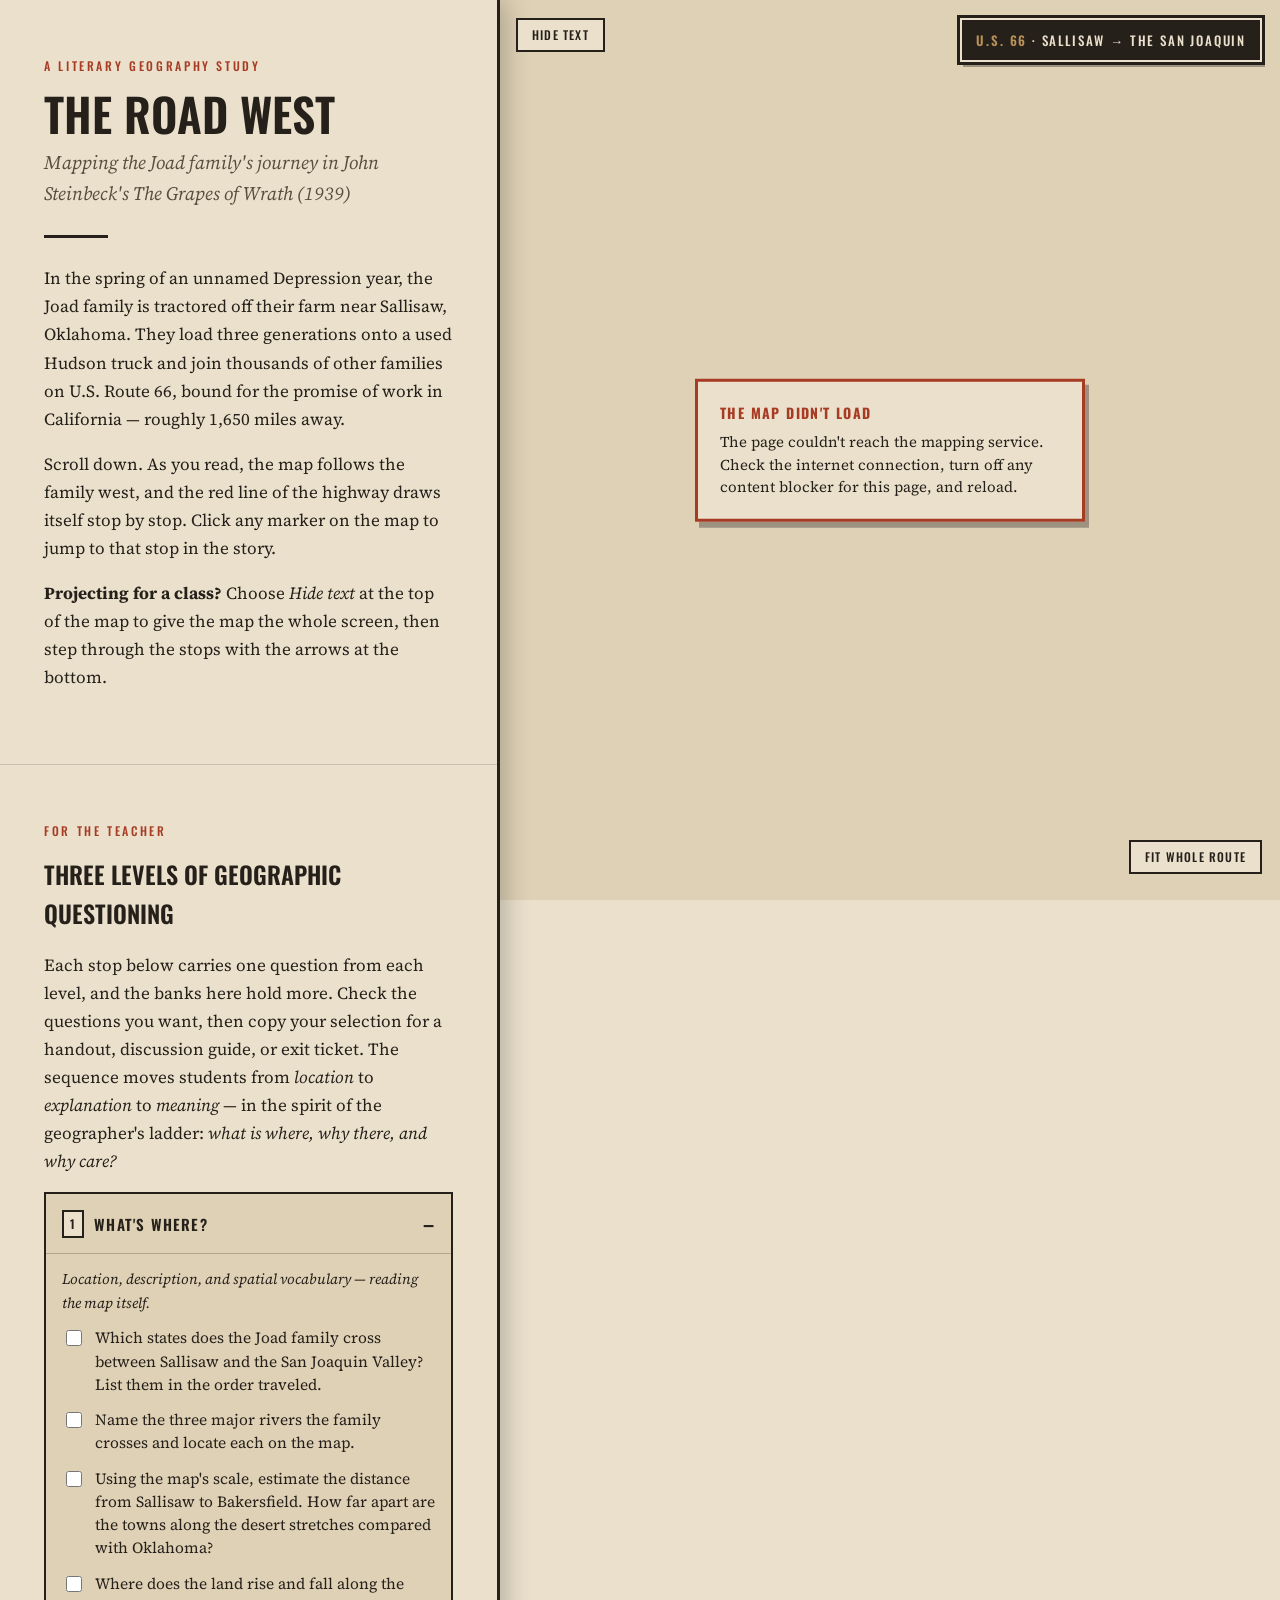
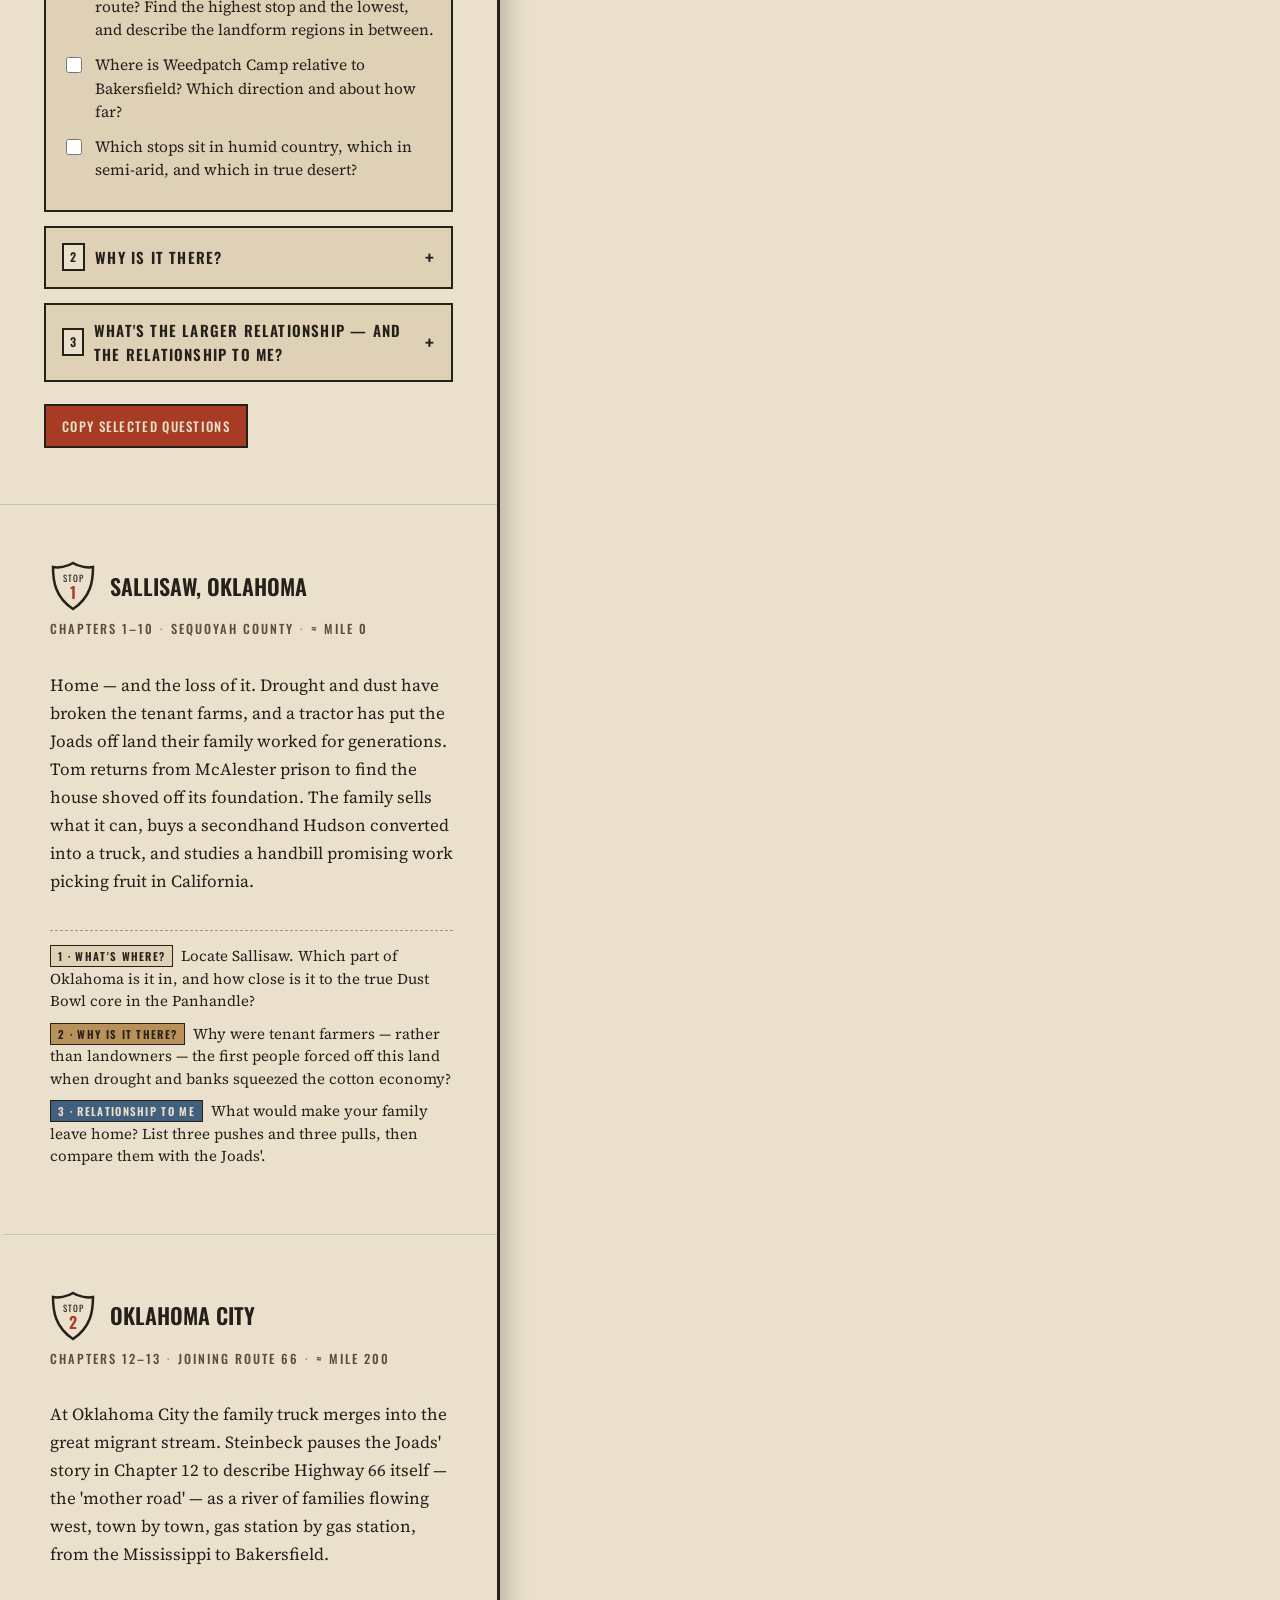
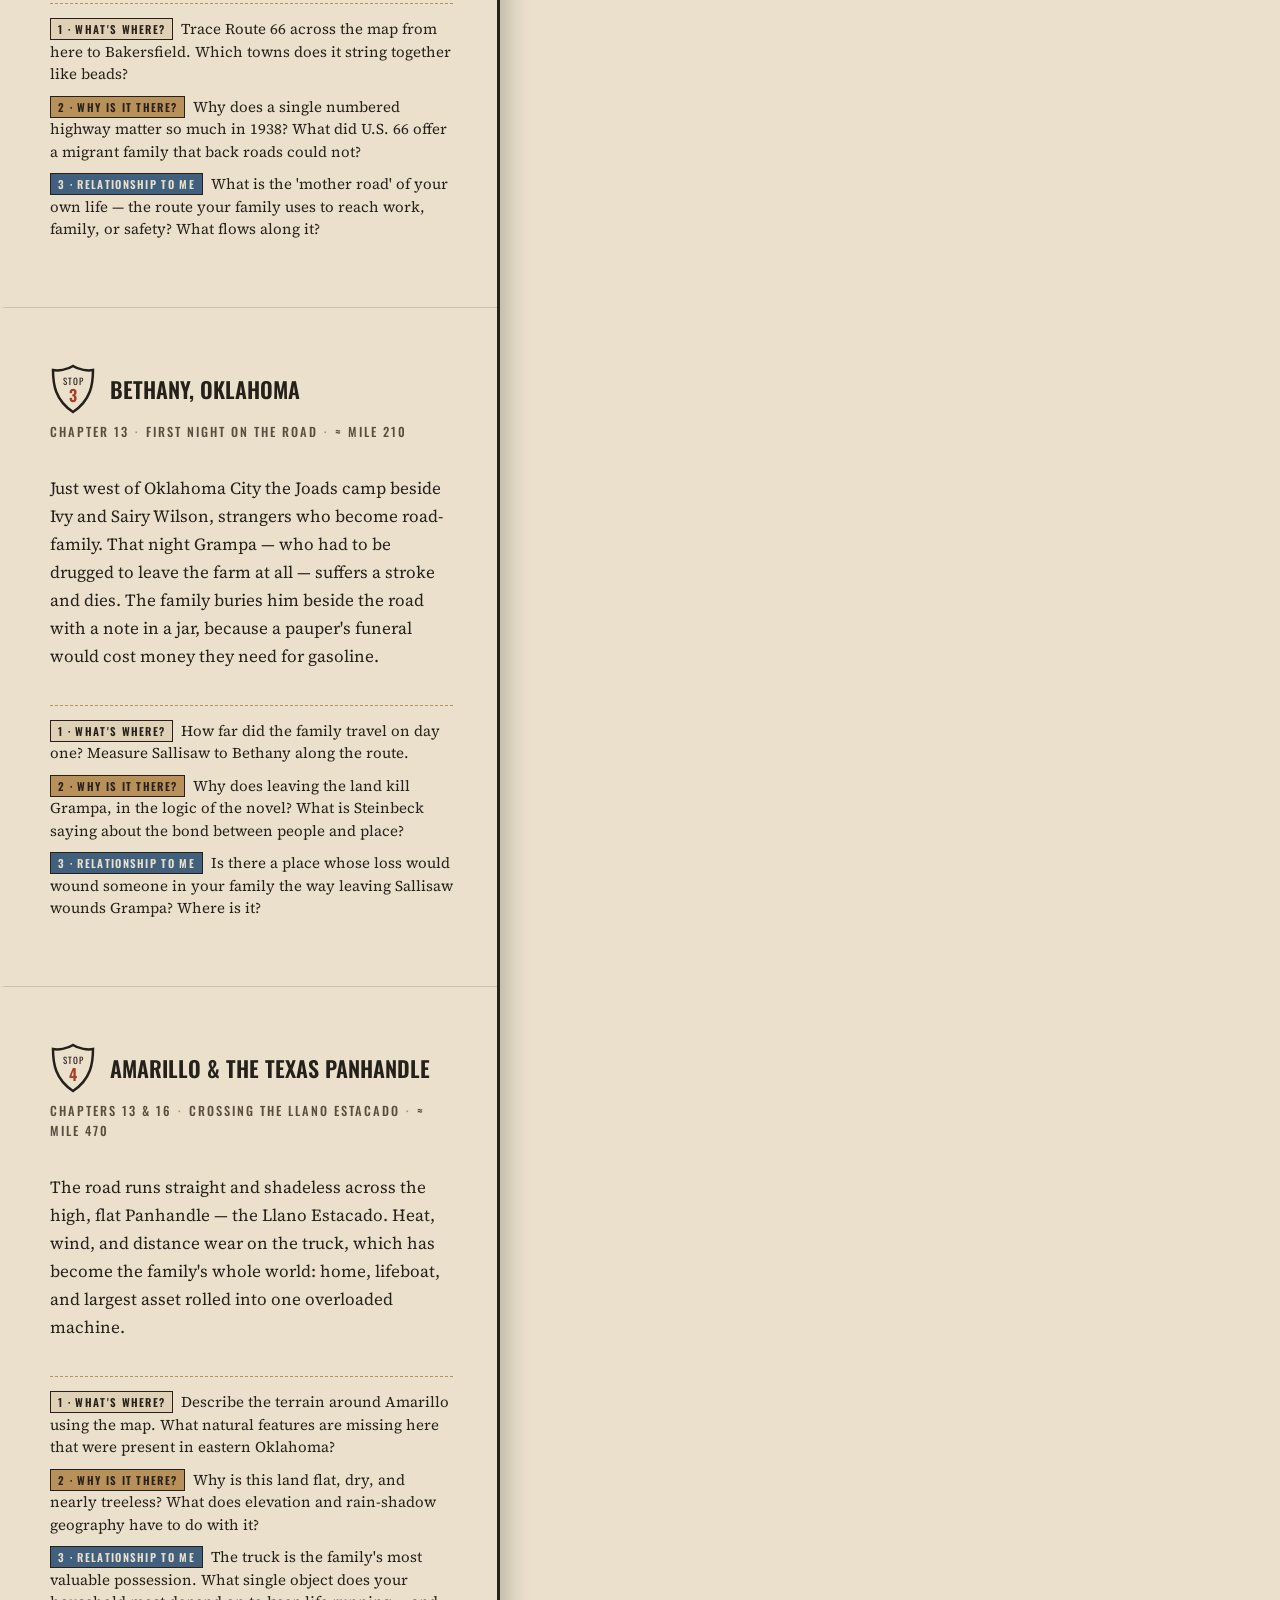
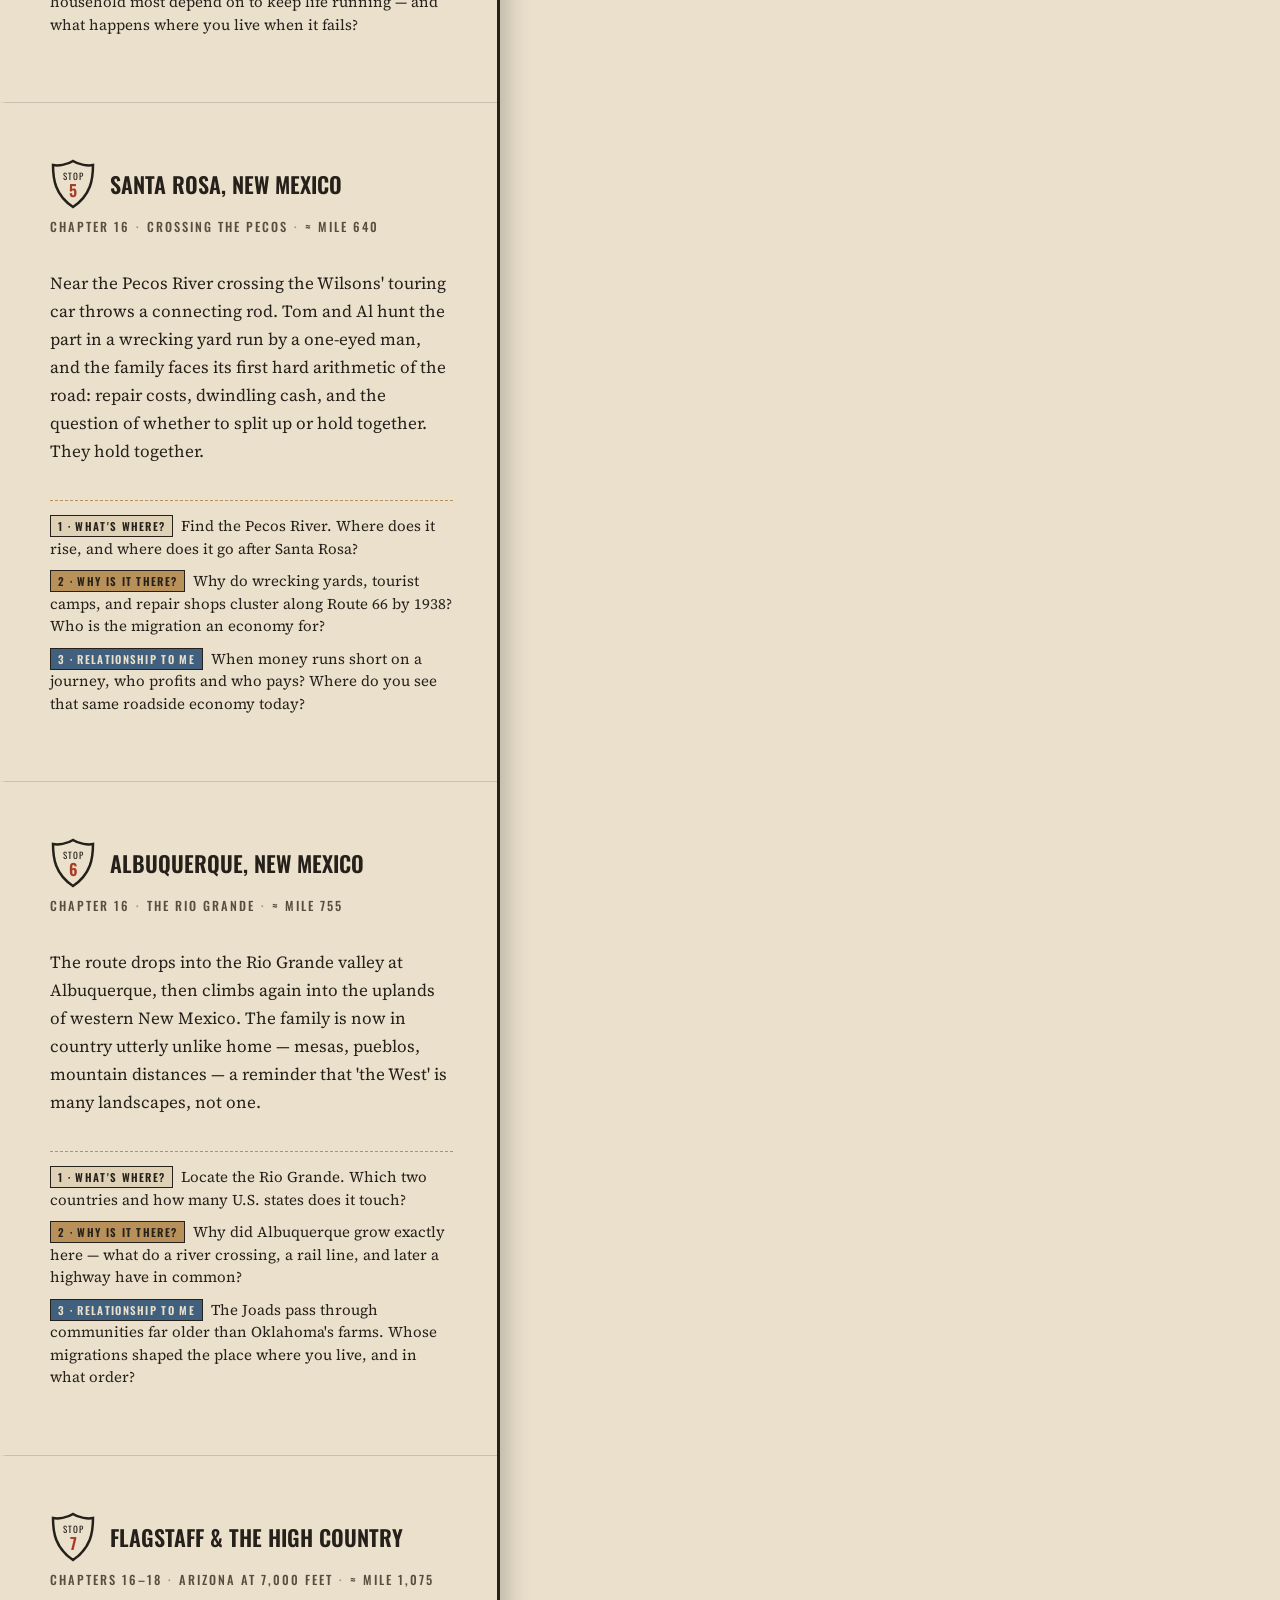
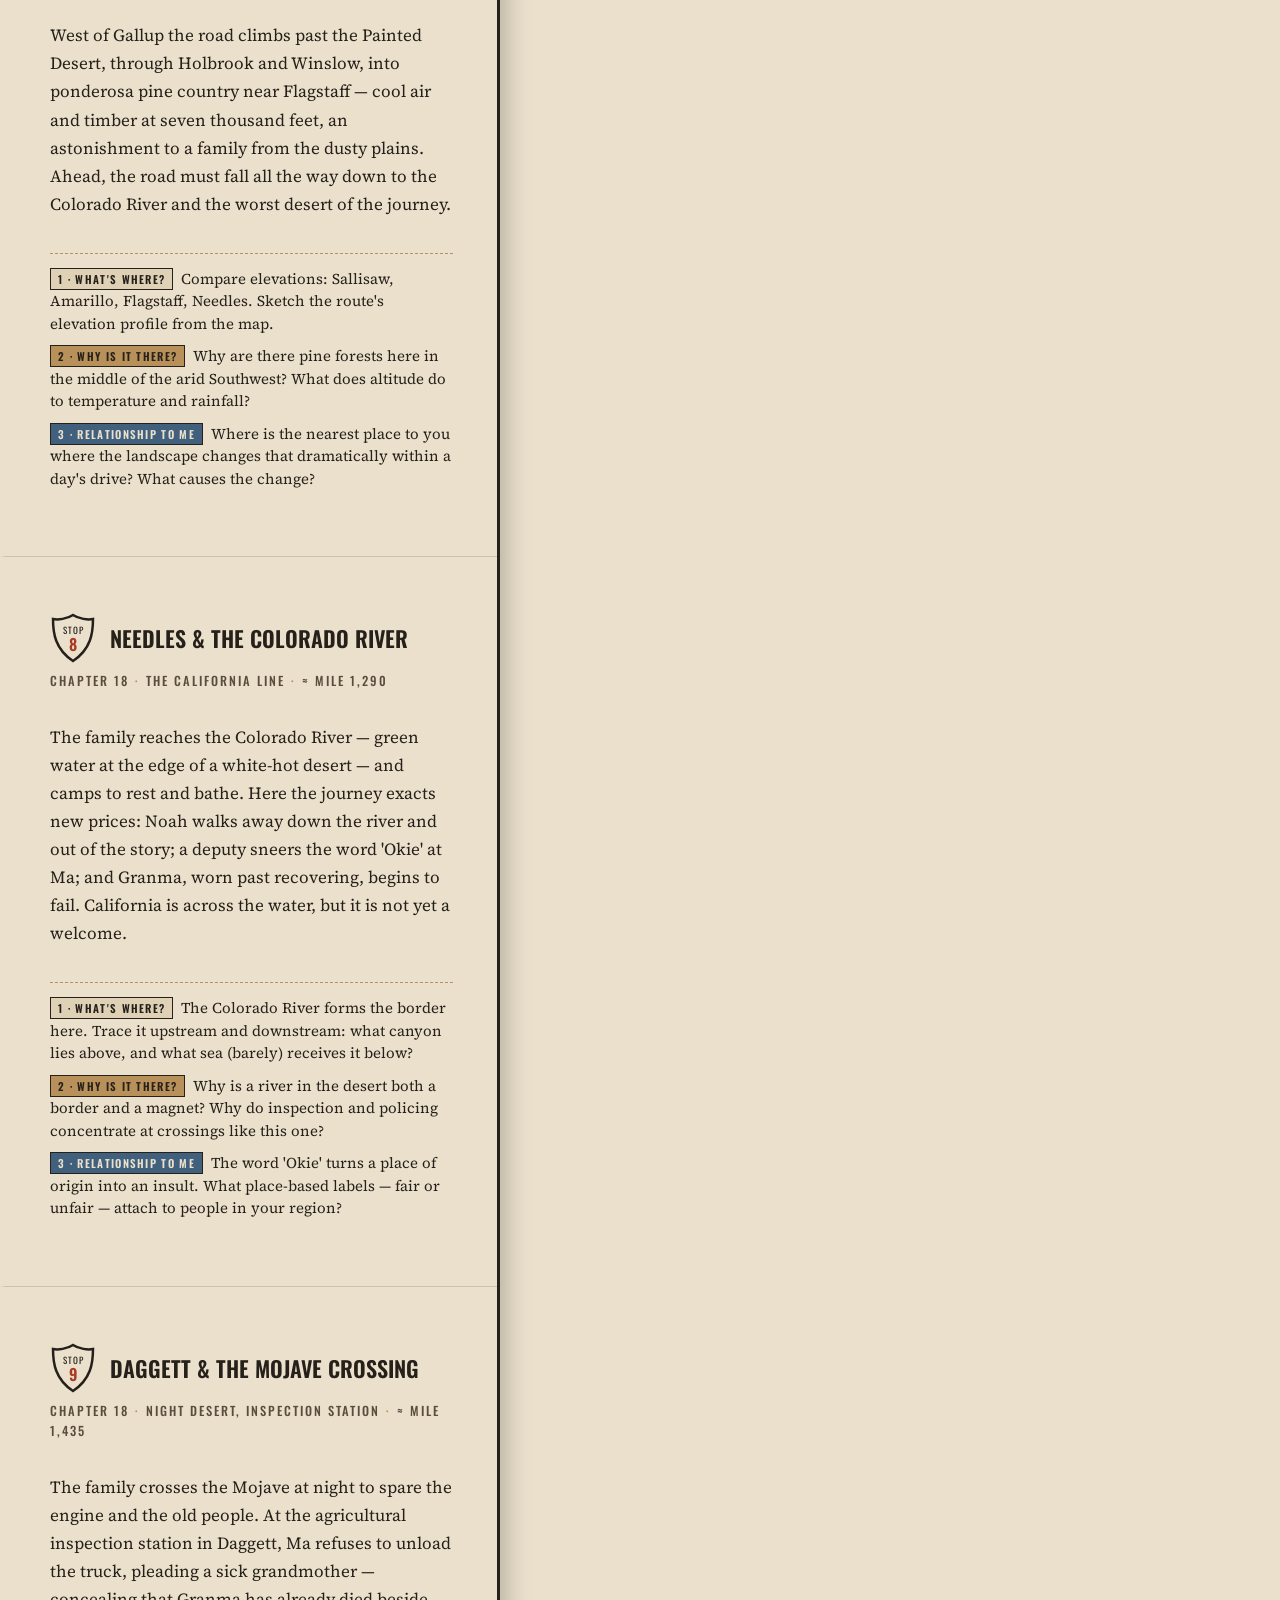
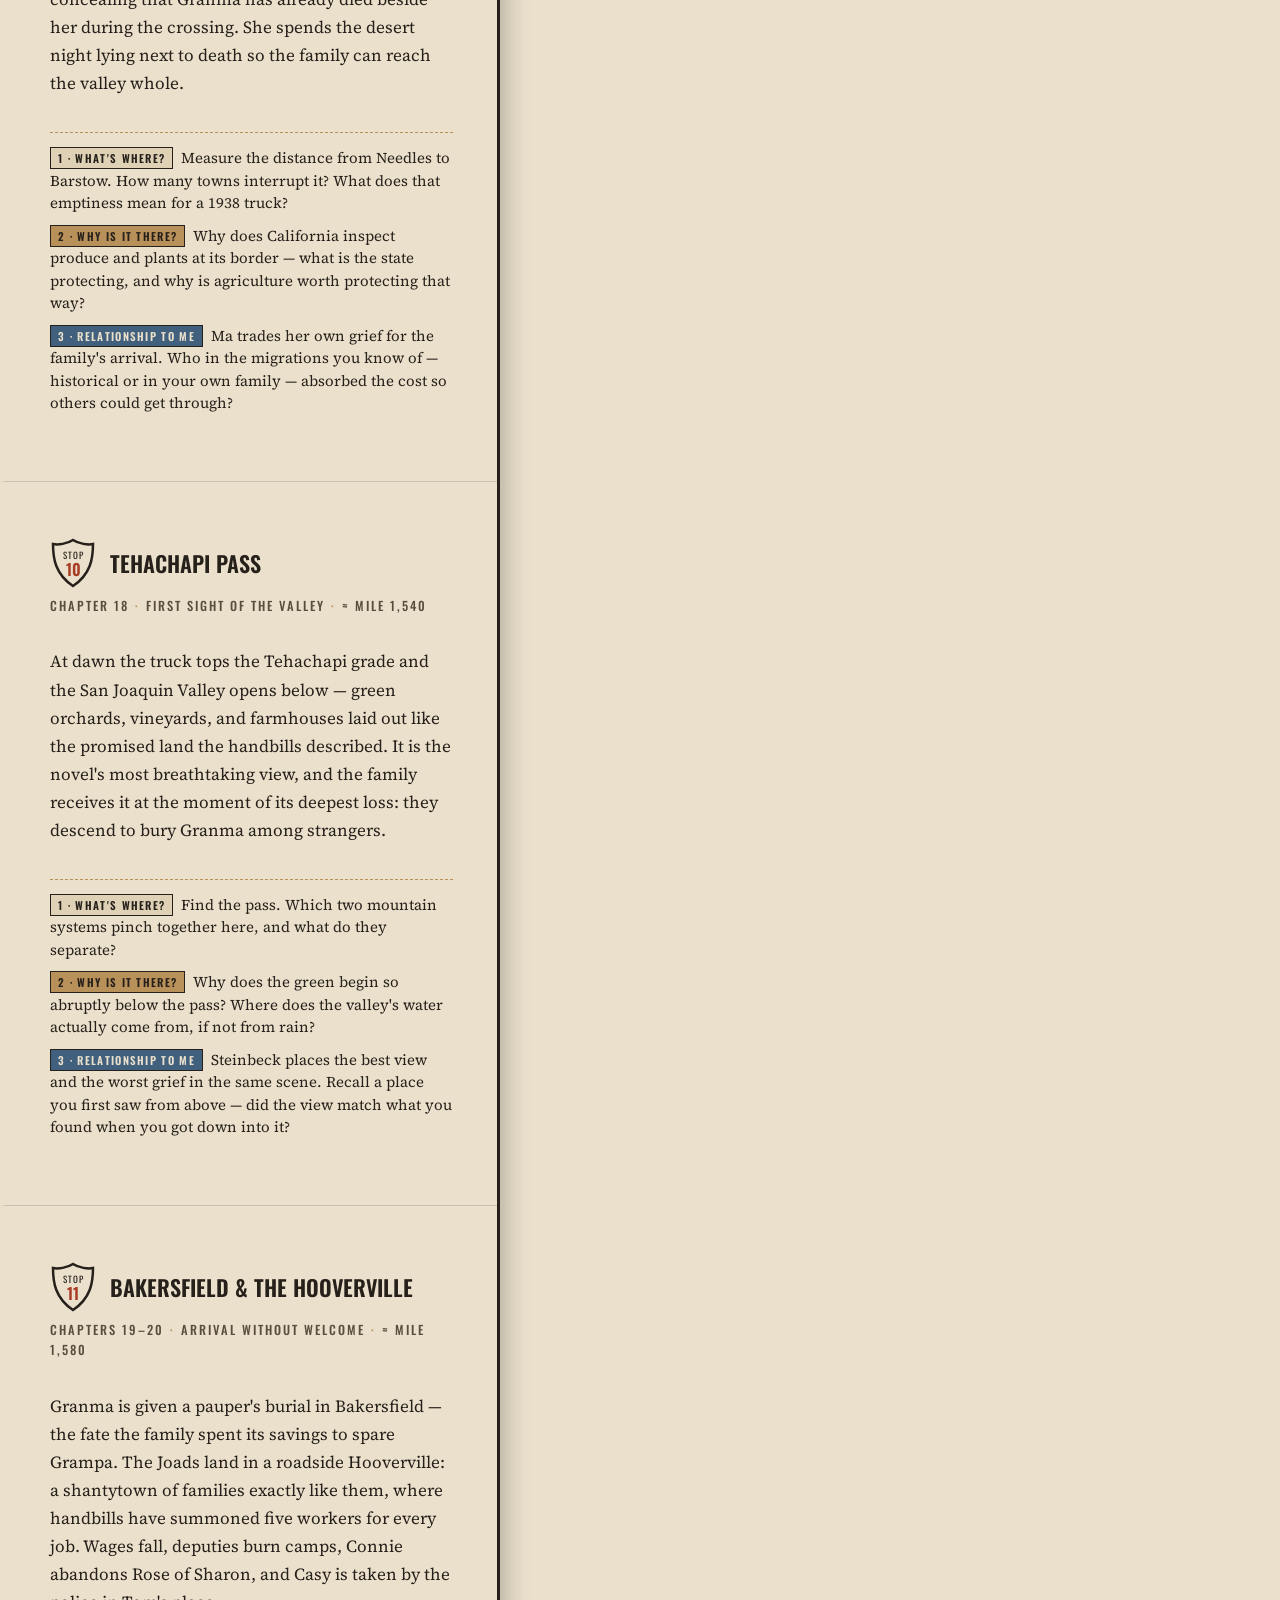
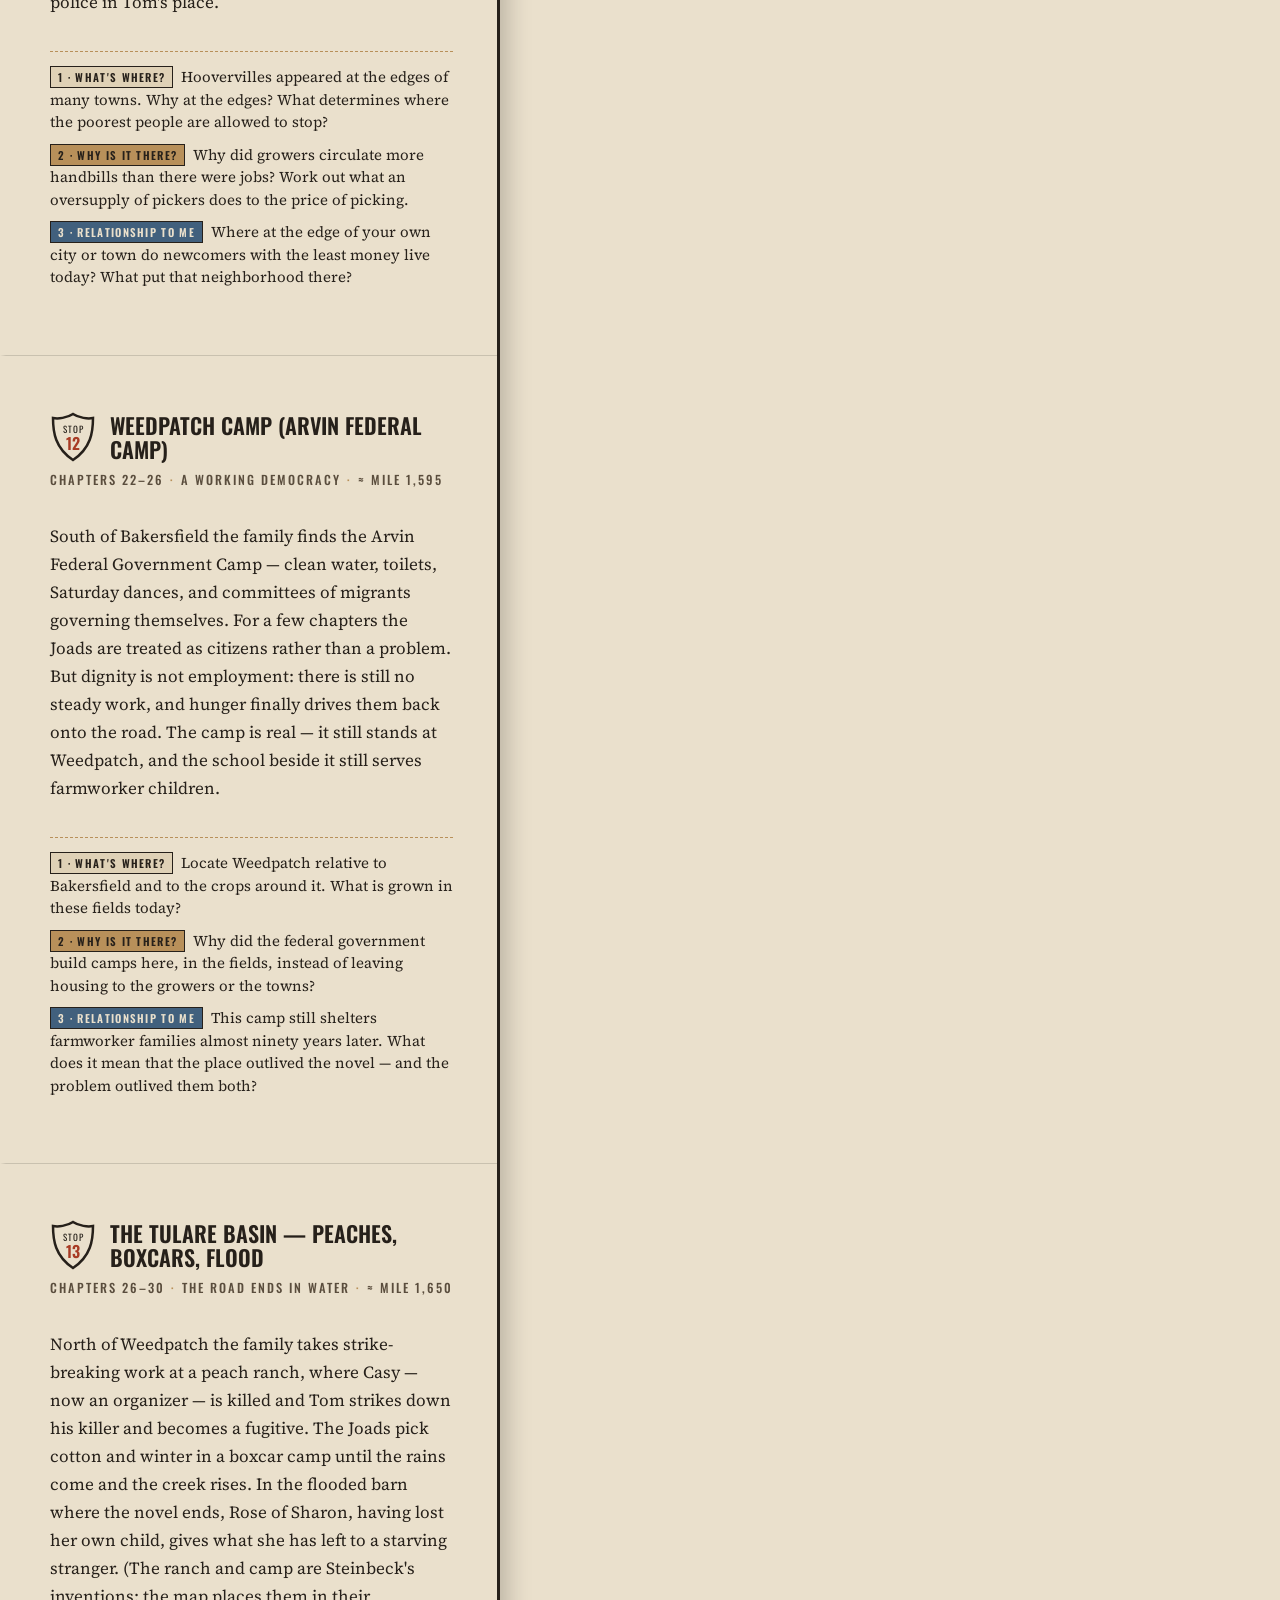
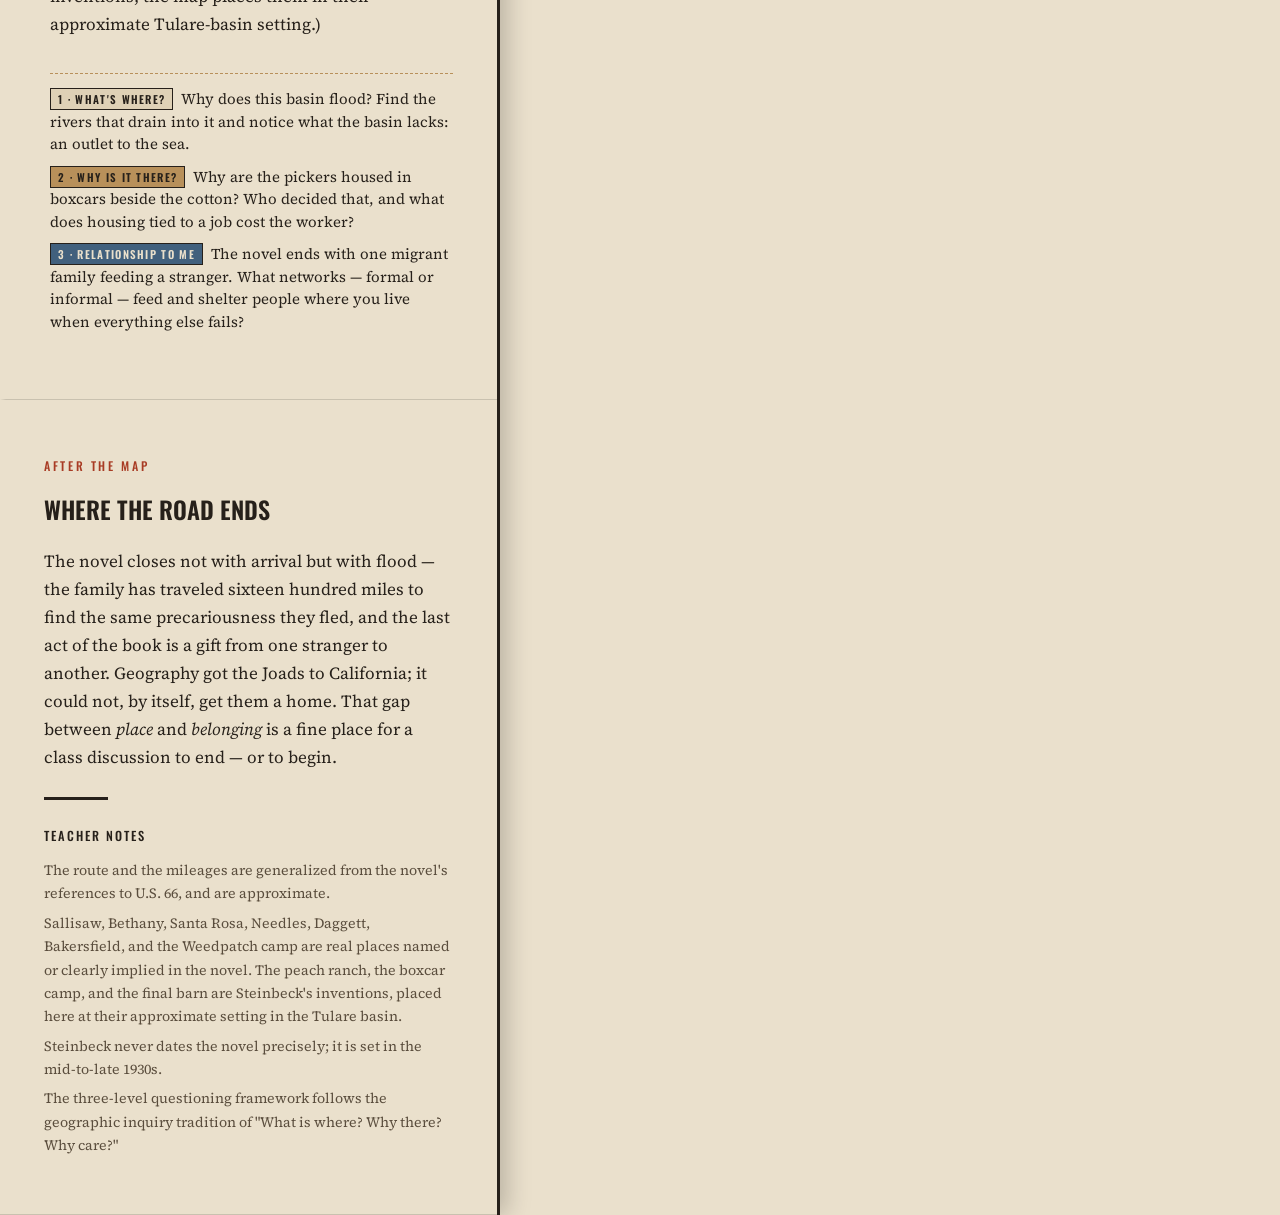
==== steinbeck-grapes.html @ 40b8d29c "3" ====
<!DOCTYPE html>
<html lang="en">
<head>
<meta charset="utf-8" />
<meta name="viewport" content="width=device-width, initial-scale=1" />
<title>The Road West — Mapping The Grapes of Wrath</title>
<meta name="description" content="An interactive map study of the Joad family's journey in John Steinbeck's The Grapes of Wrath, with a three-level geographic questioning strategy for teachers." />

<link rel="stylesheet" href="https://js.arcgis.com/4.30/esri/themes/light/main.css" />

<link rel="preconnect" href="https://fonts.googleapis.com" />
<link rel="preconnect" href="https://fonts.gstatic.com" crossorigin />
<link href="https://fonts.googleapis.com/css2?family=Oswald:wght@400;500;600&family=Source+Serif+4:ital,opsz,wght@0,8..60,400;0,8..60,600;1,8..60,400&display=swap" rel="stylesheet" />

<!-- Shared stylesheet for every book in the series -->
<link rel="stylesheet" href="storymap.css" />

<!-- Per-book theme. The defaults in storymap.css are already tuned to this
     novel, so nothing is overridden here. For another book, paste one of the
     theme recipes from the bottom of storymap.css into this block. -->
<style>
  /* :root { --accent: #A83B24; } */
</style>
</head>
<body>

<div id="map-wrap">
  <div id="viewDiv"></div>
  <div id="mapmsg" role="status"></div>
</div>

<button id="panelToggle" class="ctrl" type="button" aria-pressed="false">Hide text</button>
<button id="fitBtn" class="ctrl" type="button">Fit whole route</button>

<div id="stepper" role="group" aria-label="Move through the stops">
  <button id="prevBtn" class="ctrl" type="button" aria-label="Previous stop">◀</button>
  <span id="stepCount">Stop 1 of 13</span>
  <button id="nextBtn" class="ctrl" type="button" aria-label="Next stop">▶</button>
</div>

<div id="odometer" aria-live="polite"><span class="mi">U.S. 66</span> · SALLISAW → THE SAN JOAQUIN</div>

<main id="panel">

  <header class="section" id="intro">
    <p class="eyebrow">A Literary Geography Study</p>
    <h1>The Road West</h1>
    <p class="subtitle">Mapping the Joad family's journey in John Steinbeck's <em>The Grapes of Wrath</em> (1939)</p>
    <hr class="rule" />
    <p>In the spring of an unnamed Depression year, the Joad family is tractored off their farm near
    Sallisaw, Oklahoma. They load three generations onto a used Hudson truck and join thousands of
    other families on U.S. Route 66, bound for the promise of work in California — roughly
    1,650 miles away.</p>
    <p>Scroll down. As you read, the map follows the family west, and the red line of the highway
    draws itself stop by stop. Click any marker on the map to jump to that stop in the story.</p>
    <p><strong>Projecting for a class?</strong> Choose <em>Hide text</em> at the top of the map to give the map
    the whole screen, then step through the stops with the arrows at the bottom.</p>
  </header>

  <section class="section" id="framework">
    <p class="eyebrow">For the Teacher</p>
    <h2>Three Levels of Geographic Questioning</h2>
    <p>Each stop below carries one question from each level, and the banks here hold more.
    Check the questions you want, then copy your selection for a handout, discussion guide, or exit ticket.
    The sequence moves students from <em>location</em> to <em>explanation</em> to <em>meaning</em> — in the spirit of
    the geographer's ladder: <em>what is where, why there, and why care?</em></p>

    <details class="qgroup" open>
      <summary><span class="q-tag">1</span> What's where?</summary>
      <div class="q-body">
        <p class="q-intro">Location, description, and spatial vocabulary — reading the map itself.</p>
        <ul class="q-list">
          <li><input type="checkbox" id="q1a" data-g="1" /><label for="q1a">Which states does the Joad family cross between Sallisaw and the San Joaquin Valley? List them in the order traveled.</label></li>
          <li><input type="checkbox" id="q1b" data-g="1" /><label for="q1b">Name the three major rivers the family crosses and locate each on the map.</label></li>
          <li><input type="checkbox" id="q1c" data-g="1" /><label for="q1c">Using the map's scale, estimate the distance from Sallisaw to Bakersfield. How far apart are the towns along the desert stretches compared with Oklahoma?</label></li>
          <li><input type="checkbox" id="q1d" data-g="1" /><label for="q1d">Where does the land rise and fall along the route? Find the highest stop and the lowest, and describe the landform regions in between.</label></li>
          <li><input type="checkbox" id="q1e" data-g="1" /><label for="q1e">Where is Weedpatch Camp relative to Bakersfield? Which direction and about how far?</label></li>
          <li><input type="checkbox" id="q1f" data-g="1" /><label for="q1f">Which stops sit in humid country, which in semi-arid, and which in true desert?</label></li>
        </ul>
      </div>
    </details>

    <details class="qgroup">
      <summary><span class="q-tag">2</span> Why is it there?</summary>
      <div class="q-body">
        <p class="q-intro">Spatial reasoning — the processes that put things in their places.</p>
        <ul class="q-list">
          <li><input type="checkbox" id="q2a" data-g="2" /><label for="q2a">Why did the Dust Bowl strike the southern Great Plains in particular? Connect climate, soils, the plow-up of grassland, and 1930s drought.</label></li>
          <li><input type="checkbox" id="q2b" data-g="2" /><label for="q2b">Why does Route 66 follow this particular corridor west — what do terrain, water, railroad lines, and existing towns have to do with where a highway goes?</label></li>
          <li><input type="checkbox" id="q2c" data-g="2" /><label for="q2c">Why is California's Central Valley one of the most productive farm regions on Earth? What roles do mountains, snowmelt, irrigation, and growing season play?</label></li>
          <li><input type="checkbox" id="q2d" data-g="2" /><label for="q2d">Why do the Joads cross the Mojave Desert at night? What does that choice tell you about vehicles, water, and heat in 1938?</label></li>
          <li><input type="checkbox" id="q2e" data-g="2" /><label for="q2e">Why was a federal migrant camp placed at Weedpatch, in the far southern San Joaquin Valley, rather than in Los Angeles or San Francisco?</label></li>
          <li><input type="checkbox" id="q2f" data-g="2" /><label for="q2f">Why do inspection stations appear at the California border and at Daggett? Who wanted them there, and what were they meant to control?</label></li>
        </ul>
      </div>
    </details>

    <details class="qgroup">
      <summary><span class="q-tag">3</span> What's the larger relationship — and the relationship to me?</summary>
      <div class="q-body">
        <p class="q-intro">Connection, comparison, and personal geography — why care?</p>
        <ul class="q-list">
          <li><input type="checkbox" id="q3a" data-g="3" /><label for="q3a">Compare the Joads' migration with another American migration — the Great Migration, the Trail of Tears, or migration into your own community today. What pushes people out, and what pulls them somewhere else?</label></li>
          <li><input type="checkbox" id="q3b" data-g="3" /><label for="q3b">Map your own family's road: what routes did the people who raised you travel to get where you live now, and why?</label></li>
          <li><input type="checkbox" id="q3c" data-g="3" /><label for="q3c">Trace one item from your last meal back to where it was grown. Does any of your food come from the same valley the Joads were trying to reach?</label></li>
          <li><input type="checkbox" id="q3d" data-g="3" /><label for="q3d">Where in the world today are drought, flood, or heat pushing people to move? How are those journeys like and unlike the Joads'?</label></li>
          <li><input type="checkbox" id="q3e" data-g="3" /><label for="q3e">Weedpatch Camp still stands, and the school beside it still serves farmworker families. What does that continuity suggest about how much has changed since 1939?</label></li>
          <li><input type="checkbox" id="q3f" data-g="3" /><label for="q3f">The word "Okie" was used on this road as an insult. What labels get attached to newcomers where you live, and what work do those labels do?</label></li>
        </ul>
      </div>
    </details>

    <button id="copyBtn" type="button">Copy selected questions</button><span id="copyMsg" role="status"></span>
  </section>

  <div id="stops"></div>

  <section class="section foot" id="closing">
    <p class="eyebrow">After the Map</p>
    <h2>Where the Road Ends</h2>
    <p>The novel closes not with arrival but with flood — the family has traveled sixteen hundred
    miles to find the same precariousness they fled, and the last act of the book is a gift from
    one stranger to another. Geography got the Joads to California; it could not, by itself,
    get them a home. That gap between <em>place</em> and <em>belonging</em> is a fine place for a
    class discussion to end — or to begin.</p>
    <hr class="rule" />
    <p class="smallcaps">Teacher notes</p>
    <small>The route and the mileages are generalized from the novel's references to U.S. 66, and are approximate.</small>
    <small>Sallisaw, Bethany, Santa Rosa, Needles, Daggett, Bakersfield, and the Weedpatch camp are real places named or clearly implied in the novel. The peach ranch, the boxcar camp, and the final barn are Steinbeck's inventions, placed here at their approximate setting in the Tulare basin.</small>
    <small>Steinbeck never dates the novel precisely; it is set in the mid-to-late 1930s.</small>
    <small>The three-level questioning framework follows the geographic inquiry tradition of "What is where? Why there? Why care?"</small>
  </section>
</main>


<!-- ===================================================================
     PART 1 — Content and reading panel. No dependencies.
     Everything here renders whether or not the map is available.
     =================================================================== -->
<script>
/* Optional map key. Leave blank for the free basemap; see the README. */
var CONFIG = {
  apiKey: "",
  styledBasemap: "arcgis/topographic",
  freeBasemap: "osm"
};

var PATH = [
  [-94.787,35.460],[-95.523,35.470],[-95.981,35.440],[-96.680,35.470],
  [-97.516,35.468],[-97.632,35.505],[-97.955,35.532],[-98.967,35.509],
  [-99.404,35.412],[-100.249,35.214],[-101.831,35.199],[-102.428,35.243],
  [-103.725,35.172],[-104.682,34.939],[-105.669,35.007],[-106.650,35.084],
  [-107.851,35.147],[-108.743,35.528],[-110.158,34.902],[-110.697,35.024],
  [-111.651,35.198],[-112.874,35.326],[-114.053,35.189],[-114.614,34.848],
  [-116.161,34.721],[-116.889,34.864],[-117.017,34.896],[-118.174,35.053],
  [-118.549,35.132],[-119.019,35.373],[-118.914,35.239],[-119.292,35.968]
];

var STOPS = [
{ pi:0, zoom:11, miles:0, name:"Sallisaw, Oklahoma", region:"Sequoyah County", ch:"Chapters 1–10",
  text:"Home — and the loss of it. Drought and dust have broken the tenant farms, and a tractor has put the Joads off land their family worked for generations. Tom returns from McAlester prison to find the house shoved off its foundation. The family sells what it can, buys a secondhand Hudson converted into a truck, and studies a handbill promising work picking fruit in California.",
  q1:"Locate Sallisaw. Which part of Oklahoma is it in, and how close is it to the true Dust Bowl core in the Panhandle?",
  q2:"Why were tenant farmers — rather than landowners — the first people forced off this land when drought and banks squeezed the cotton economy?",
  q3:"What would make your family leave home? List three pushes and three pulls, then compare them with the Joads'." },
{ pi:4, zoom:10, miles:200, name:"Oklahoma City", region:"Joining Route 66", ch:"Chapters 12–13",
  text:"At Oklahoma City the family truck merges into the great migrant stream. Steinbeck pauses the Joads' story in Chapter 12 to describe Highway 66 itself — the 'mother road' — as a river of families flowing west, town by town, gas station by gas station, from the Mississippi to Bakersfield.",
  q1:"Trace Route 66 across the map from here to Bakersfield. Which towns does it string together like beads?",
  q2:"Why does a single numbered highway matter so much in 1938? What did U.S. 66 offer a migrant family that back roads could not?",
  q3:"What is the 'mother road' of your own life — the route your family uses to reach work, family, or safety? What flows along it?" },
{ pi:5, zoom:11, miles:210, name:"Bethany, Oklahoma", region:"First night on the road", ch:"Chapter 13",
  text:"Just west of Oklahoma City the Joads camp beside Ivy and Sairy Wilson, strangers who become road-family. That night Grampa — who had to be drugged to leave the farm at all — suffers a stroke and dies. The family buries him beside the road with a note in a jar, because a pauper's funeral would cost money they need for gasoline.",
  q1:"How far did the family travel on day one? Measure Sallisaw to Bethany along the route.",
  q2:"Why does leaving the land kill Grampa, in the logic of the novel? What is Steinbeck saying about the bond between people and place?",
  q3:"Is there a place whose loss would wound someone in your family the way leaving Sallisaw wounds Grampa? Where is it?" },
{ pi:10, zoom:9, miles:470, name:"Amarillo & the Texas Panhandle", region:"Crossing the Llano Estacado", ch:"Chapters 13 & 16",
  text:"The road runs straight and shadeless across the high, flat Panhandle — the Llano Estacado. Heat, wind, and distance wear on the truck, which has become the family's whole world: home, lifeboat, and largest asset rolled into one overloaded machine.",
  q1:"Describe the terrain around Amarillo using the map. What natural features are missing here that were present in eastern Oklahoma?",
  q2:"Why is this land flat, dry, and nearly treeless? What does elevation and rain-shadow geography have to do with it?",
  q3:"The truck is the family's most valuable possession. What single object does your household most depend on to keep life running — and what happens where you live when it fails?" },
{ pi:13, zoom:10, miles:640, name:"Santa Rosa, New Mexico", region:"Crossing the Pecos", ch:"Chapter 16",
  text:"Near the Pecos River crossing the Wilsons' touring car throws a connecting rod. Tom and Al hunt the part in a wrecking yard run by a one-eyed man, and the family faces its first hard arithmetic of the road: repair costs, dwindling cash, and the question of whether to split up or hold together. They hold together.",
  q1:"Find the Pecos River. Where does it rise, and where does it go after Santa Rosa?",
  q2:"Why do wrecking yards, tourist camps, and repair shops cluster along Route 66 by 1938? Who is the migration an economy for?",
  q3:"When money runs short on a journey, who profits and who pays? Where do you see that same roadside economy today?" },
{ pi:15, zoom:10, miles:755, name:"Albuquerque, New Mexico", region:"The Rio Grande", ch:"Chapter 16",
  text:"The route drops into the Rio Grande valley at Albuquerque, then climbs again into the uplands of western New Mexico. The family is now in country utterly unlike home — mesas, pueblos, mountain distances — a reminder that 'the West' is many landscapes, not one.",
  q1:"Locate the Rio Grande. Which two countries and how many U.S. states does it touch?",
  q2:"Why did Albuquerque grow exactly here — what do a river crossing, a rail line, and later a highway have in common?",
  q3:"The Joads pass through communities far older than Oklahoma's farms. Whose migrations shaped the place where you live, and in what order?" },
{ pi:20, zoom:9, miles:1075, name:"Flagstaff & the High Country", region:"Arizona at 7,000 feet", ch:"Chapters 16–18",
  text:"West of Gallup the road climbs past the Painted Desert, through Holbrook and Winslow, into ponderosa pine country near Flagstaff — cool air and timber at seven thousand feet, an astonishment to a family from the dusty plains. Ahead, the road must fall all the way down to the Colorado River and the worst desert of the journey.",
  q1:"Compare elevations: Sallisaw, Amarillo, Flagstaff, Needles. Sketch the route's elevation profile from the map.",
  q2:"Why are there pine forests here in the middle of the arid Southwest? What does altitude do to temperature and rainfall?",
  q3:"Where is the nearest place to you where the landscape changes that dramatically within a day's drive? What causes the change?" },
{ pi:23, zoom:10, miles:1290, name:"Needles & the Colorado River", region:"The California line", ch:"Chapter 18",
  text:"The family reaches the Colorado River — green water at the edge of a white-hot desert — and camps to rest and bathe. Here the journey exacts new prices: Noah walks away down the river and out of the story; a deputy sneers the word 'Okie' at Ma; and Granma, worn past recovering, begins to fail. California is across the water, but it is not yet a welcome.",
  q1:"The Colorado River forms the border here. Trace it upstream and downstream: what canyon lies above, and what sea (barely) receives it below?",
  q2:"Why is a river in the desert both a border and a magnet? Why do inspection and policing concentrate at crossings like this one?",
  q3:"The word 'Okie' turns a place of origin into an insult. What place-based labels — fair or unfair — attach to people in your region?" },
{ pi:25, zoom:9, miles:1435, name:"Daggett & the Mojave Crossing", region:"Night desert, inspection station", ch:"Chapter 18",
  text:"The family crosses the Mojave at night to spare the engine and the old people. At the agricultural inspection station in Daggett, Ma refuses to unload the truck, pleading a sick grandmother — concealing that Granma has already died beside her during the crossing. She spends the desert night lying next to death so the family can reach the valley whole.",
  q1:"Measure the distance from Needles to Barstow. How many towns interrupt it? What does that emptiness mean for a 1938 truck?",
  q2:"Why does California inspect produce and plants at its border — what is the state protecting, and why is agriculture worth protecting that way?",
  q3:"Ma trades her own grief for the family's arrival. Who in the migrations you know of — historical or in your own family — absorbed the cost so others could get through?" },
{ pi:28, zoom:10, miles:1540, name:"Tehachapi Pass", region:"First sight of the valley", ch:"Chapter 18",
  text:"At dawn the truck tops the Tehachapi grade and the San Joaquin Valley opens below — green orchards, vineyards, and farmhouses laid out like the promised land the handbills described. It is the novel's most breathtaking view, and the family receives it at the moment of its deepest loss: they descend to bury Granma among strangers.",
  q1:"Find the pass. Which two mountain systems pinch together here, and what do they separate?",
  q2:"Why does the green begin so abruptly below the pass? Where does the valley's water actually come from, if not from rain?",
  q3:"Steinbeck places the best view and the worst grief in the same scene. Recall a place you first saw from above — did the view match what you found when you got down into it?" },
{ pi:29, zoom:10, miles:1580, name:"Bakersfield & the Hooverville", region:"Arrival without welcome", ch:"Chapters 19–20",
  text:"Granma is given a pauper's burial in Bakersfield — the fate the family spent its savings to spare Grampa. The Joads land in a roadside Hooverville: a shantytown of families exactly like them, where handbills have summoned five workers for every job. Wages fall, deputies burn camps, Connie abandons Rose of Sharon, and Casy is taken by the police in Tom's place.",
  q1:"Hoovervilles appeared at the edges of many towns. Why at the edges? What determines where the poorest people are allowed to stop?",
  q2:"Why did growers circulate more handbills than there were jobs? Work out what an oversupply of pickers does to the price of picking.",
  q3:"Where at the edge of your own city or town do newcomers with the least money live today? What put that neighborhood there?" },
{ pi:30, zoom:12, miles:1595, name:"Weedpatch Camp (Arvin Federal Camp)", region:"A working democracy", ch:"Chapters 22–26",
  text:"South of Bakersfield the family finds the Arvin Federal Government Camp — clean water, toilets, Saturday dances, and committees of migrants governing themselves. For a few chapters the Joads are treated as citizens rather than a problem. But dignity is not employment: there is still no steady work, and hunger finally drives them back onto the road. The camp is real — it still stands at Weedpatch, and the school beside it still serves farmworker children.",
  q1:"Locate Weedpatch relative to Bakersfield and to the crops around it. What is grown in these fields today?",
  q2:"Why did the federal government build camps here, in the fields, instead of leaving housing to the growers or the towns?",
  q3:"This camp still shelters farmworker families almost ninety years later. What does it mean that the place outlived the novel — and the problem outlived them both?" },
{ pi:31, zoom:10, miles:1650, name:"The Tulare Basin — Peaches, Boxcars, Flood", region:"The road ends in water", ch:"Chapters 26–30",
  text:"North of Weedpatch the family takes strike-breaking work at a peach ranch, where Casy — now an organizer — is killed and Tom strikes down his killer and becomes a fugitive. The Joads pick cotton and winter in a boxcar camp until the rains come and the creek rises. In the flooded barn where the novel ends, Rose of Sharon, having lost her own child, gives what she has left to a starving stranger. (The ranch and camp are Steinbeck's inventions; the map places them in their approximate Tulare-basin setting.)",
  q1:"Why does this basin flood? Find the rivers that drain into it and notice what the basin lacks: an outlet to the sea.",
  q2:"Why are the pickers housed in boxcars beside the cotton? Who decided that, and what does housing tied to a job cost the worker?",
  q3:"The novel ends with one migrant family feeding a stranger. What networks — formal or informal — feed and shelter people where you live when everything else fails?" }
];

var prefersReduced = window.matchMedia("(prefers-reduced-motion: reduce)").matches;

/* ---- Build the stop cards ---- */
function shieldSVG(n){
  return '<svg class="shield" viewBox="0 0 46 50" role="img" aria-label="Stop ' + n + '">' +
    '<path d="M23 2 C17 6 8 7 3 6 C3 20 5 36 23 48 C41 36 43 20 43 6 C38 7 29 6 23 2 Z" fill="#EAE0CC" stroke="#26201A" stroke-width="2.5"/>' +
    '<text x="23" y="21" text-anchor="middle" font-size="9" font-family="Oswald, Arial" fill="#26201A" letter-spacing="1">STOP</text>' +
    '<text x="23" y="38" text-anchor="middle" font-size="16" font-family="Oswald, Arial" font-weight="600" fill="#A83B24">' + n + '</text>' +
    '</svg>';
}
(function buildStops(){
  var host = document.getElementById("stops");
  for (var i = 0; i < STOPS.length; i++) {
    var s = STOPS[i];
    var sec = document.createElement("section");
    sec.className = "section stop";
    sec.id = "stop-" + i;
    sec.setAttribute("data-stop", String(i));
    sec.innerHTML =
      '<div class="stop-head">' + shieldSVG(i + 1) + '<h3>' + s.name + '</h3></div>' +
      '<p class="meta smallcaps">' + s.ch + '<span class="sep">·</span>' + s.region +
        '<span class="sep">·</span>≈ mile ' + s.miles.toLocaleString() + '</p>' +
      '<p>' + s.text + '</p>' +
      '<div class="stop-qs">' +
        '<p><span class="lbl g1">1 · What\'s where?</span>' + s.q1 + '</p>' +
        '<p><span class="lbl g2">2 · Why is it there?</span>' + s.q2 + '</p>' +
        '<p><span class="lbl g3">3 · Relationship to me</span>' + s.q3 + '</p>' +
      '</div>';
    host.appendChild(sec);
  }
})();

/* ---- Copy selected questions ---- */
document.getElementById("copyBtn").addEventListener("click", function(){
  var groups = { 1:"WHAT'S WHERE?", 2:"WHY IS IT THERE?", 3:"WHAT'S THE LARGER RELATIONSHIP — AND THE RELATIONSHIP TO ME?" };
  var picked = { 1:[], 2:[], 3:[] };
  var boxes = document.querySelectorAll('.q-list input[type=checkbox]:checked');
  for (var i = 0; i < boxes.length; i++) {
    var lab = document.querySelector('label[for="' + boxes[i].id + '"]');
    picked[boxes[i].getAttribute("data-g")].push(lab.textContent.trim());
  }
  var out = "GEOGRAPHIC QUESTIONS — THE GRAPES OF WRATH\n\n", count = 0, gs = [1,2,3];
  for (var g = 0; g < gs.length; g++) {
    var key = gs[g];
    if (!picked[key].length) continue;
    out += groups[key] + "\n";
    for (var j = 0; j < picked[key].length; j++) { out += "  " + (j+1) + ". " + picked[key][j] + "\n"; count++; }
    out += "\n";
  }
  var msg = document.getElementById("copyMsg");
  if (!count) { msg.textContent = "Check at least one question first."; return; }
  var text = out.trim();
  if (navigator.clipboard && navigator.clipboard.writeText) {
    navigator.clipboard.writeText(text).then(function(){
      msg.textContent = "Copied " + count + " question" + (count > 1 ? "s" : "") + ".";
    }).catch(function(){ fallbackCopy(text, msg, count); });
  } else {
    fallbackCopy(text, msg, count);
  }
});
function fallbackCopy(text, msg, count){
  var ta = document.createElement("textarea");
  ta.value = text;
  ta.style.position = "fixed";
  ta.style.left = "-9999px";
  document.body.appendChild(ta);
  ta.select();
  try { document.execCommand("copy"); msg.textContent = "Copied " + count + " question" + (count > 1 ? "s" : "") + "."; }
  catch (e) { msg.textContent = "Couldn't reach the clipboard — select the text and copy it by hand."; }
  document.body.removeChild(ta);
}

/* ---- Message shown only if the map can't load ---- */
function showMapMessage(title, html){
  var box = document.getElementById("mapmsg");
  box.innerHTML = "<h4>" + title + "</h4>" + html;
  box.style.display = "block";
}
</script>

<script src="https://js.arcgis.com/4.30/"></script>

<!-- ===================================================================
     PART 2 — The map. Guarded, so a failure here never takes the
     reading panel down with it.
     =================================================================== -->
<script>
(function initMap(){

  if (location.protocol === "file:") {
    showMapMessage("The map needs to be online",
      "<p>This page was opened straight from a folder on the computer, and the map can't load that way.</p>" +
      "<p>Put the page on the web — or open it through a local web address — and the map will appear. " +
      "Everything else on the page works as it is.</p>");
    return;
  }
  if (typeof require === "undefined") {
    showMapMessage("The map didn't load",
      "<p>The page couldn't reach the mapping service. Check the internet connection, " +
      "turn off any content blocker for this page, and reload.</p>");
    return;
  }

  require([
    "esri/config", "esri/Map", "esri/views/MapView",
    "esri/layers/GraphicsLayer", "esri/Graphic",
    "esri/geometry/Point", "esri/geometry/Polyline"
  ], function(esriConfig, Map, MapView, GraphicsLayer, Graphic, Point, Polyline){

    var basemap = CONFIG.freeBasemap;
    if (CONFIG.apiKey) { esriConfig.apiKey = CONFIG.apiKey; basemap = CONFIG.styledBasemap; }

    var map = new Map({ basemap: basemap });
    var view = new MapView({
      container: "viewDiv",
      map: map,
      center: [-106.5, 35.2],
      zoom: 5,
      constraints: { snapToZoom: false },
      popup: { dockEnabled: false, defaultPopupTemplateEnabled: false }
    });

    view.when(function(){
      view.ui.move("zoom", "bottom-left");
    }, function(err){
      showMapMessage("The map couldn't start",
        "<p>This browser may not support the graphics the map needs.</p>" +
        "<p>Updating the browser usually fixes it. " + (err && err.message ? err.message : "") + "</p>");
    });

    var routeLayer    = new GraphicsLayer();
    var traveledLayer = new GraphicsLayer();
    var stopLayer     = new GraphicsLayer();
    map.addMany([routeLayer, traveledLayer, stopLayer]);

    routeLayer.add(new Graphic({
      geometry: new Polyline({ paths: [PATH], spatialReference: { wkid: 4326 } }),
      symbol: { type: "simple-line", color: [93,77,58,0.7], width: 2.5, style: "dash" }
    }));

    var traveledGraphic = new Graphic({
      geometry: new Polyline({ paths: [[PATH[0], PATH[0]]], spatialReference: { wkid: 4326 } }),
      symbol: { type: "simple-line", color: [168,59,36,1], width: 4.5, cap: "round", join: "round" }
    });
    traveledLayer.add(traveledGraphic);

    function symbolFor(active){
      return { type: "simple-marker", style: "circle",
        size: active ? 20 : 13,
        color: active ? [168,59,36,1] : [234,224,204,1],
        outline: { color: [38,32,26,1], width: active ? 2.5 : 2 } };
    }
    function labelFor(i, active){
      return { type: "text", text: String(i + 1),
        color: active ? [234,224,204,1] : [38,32,26,1],
        font: { size: active ? 11 : 8, family: "sans-serif", weight: "bold" },
        yoffset: -4 };
    }

    var markerGraphics = [], labelGraphics = [];
    for (var i = 0; i < STOPS.length; i++) {
      var s = STOPS[i];
      var pt = new Point({ longitude: PATH[s.pi][0], latitude: PATH[s.pi][1], spatialReference: { wkid: 4326 } });
      var attrs = { stopIndex: i, name: s.name, ch: s.ch, miles: s.miles };
      markerGraphics.push(new Graphic({
        geometry: pt, attributes: attrs, symbol: symbolFor(false),
        popupTemplate: {
          title: "Stop " + (i + 1) + " · {name}",
          content: "<b>{ch}</b> · about mile {miles} from Sallisaw.<br/><br/>" + s.text
        }
      }));
      labelGraphics.push(new Graphic({ geometry: pt, attributes: attrs, symbol: labelFor(i, false) }));
      stopLayer.addMany([markerGraphics[i], labelGraphics[i]]);
    }

    /* ---------- Shared state ---------- */
    var odometer = document.getElementById("odometer");
    var stepCount = document.getElementById("stepCount");
    var prevBtn = document.getElementById("prevBtn");
    var nextBtn = document.getElementById("nextBtn");
    var activeIndex = -1;

    function activate(i, scrollPanel){
      if (i === activeIndex || i < 0 || i >= STOPS.length) return;
      activeIndex = i;

      var els = document.querySelectorAll(".stop");
      for (var k = 0; k < els.length; k++) {
        if (Number(els[k].getAttribute("data-stop")) === i) els[k].classList.add("active");
        else els[k].classList.remove("active");
      }
      for (var m = 0; m < markerGraphics.length; m++) {
        markerGraphics[m].symbol = symbolFor(m === i);
        labelGraphics[m].symbol = labelFor(m, m === i);
      }

      var s = STOPS[i];
      var driven = PATH.slice(0, s.pi + 1);
      if (driven.length < 2) driven = [PATH[0], PATH[0]];
      traveledGraphic.geometry = new Polyline({ paths: [driven], spatialReference: { wkid: 4326 } });

      var mi = String(s.miles);
      while (mi.length < 4) mi = "0" + mi;
      odometer.innerHTML = '<span class="mi">MILE ' + mi + '</span> · ' + s.name.toUpperCase();

      stepCount.textContent = "Stop " + (i + 1) + " of " + STOPS.length;
      prevBtn.disabled = (i === 0);
      nextBtn.disabled = (i === STOPS.length - 1);

      view.goTo({ center: PATH[s.pi], zoom: s.zoom },
                { duration: prefersReduced ? 0 : 1400, easing: "in-out-cubic" }).catch(function(){});

      if (scrollPanel && !document.body.classList.contains("map-only")) {
        var el = document.getElementById("stop-" + i);
        if (el) el.scrollIntoView({ behavior: prefersReduced ? "auto" : "smooth", block: "center" });
      }
    }

    function fitRoute(){
      activeIndex = -1;
      view.goTo({ center: [-106.5, 35.2], zoom: window.innerWidth < 900 ? 4 : 5 },
                { duration: prefersReduced ? 0 : 1200 }).catch(function(){});
      odometer.innerHTML = '<span class="mi">U.S. 66</span> · SALLISAW → THE SAN JOAQUIN';
      for (var m = 0; m < markerGraphics.length; m++) {
        markerGraphics[m].symbol = symbolFor(false);
        labelGraphics[m].symbol = labelFor(m, false);
      }
      var els = document.querySelectorAll(".stop");
      for (var k = 0; k < els.length; k++) els[k].classList.remove("active");
      stepCount.textContent = "Stop 1 of " + STOPS.length;
      prevBtn.disabled = true;
      nextBtn.disabled = false;
    }
    document.getElementById("fitBtn").addEventListener("click", fitRoute);

    /* ---------- Click a marker to open its stop ---------- */
    view.on("click", function(evt){
      view.hitTest(evt, { include: stopLayer }).then(function(res){
        for (var i = 0; i < res.results.length; i++) {
          var g = res.results[i].graphic;
          if (g && g.attributes && typeof g.attributes.stopIndex === "number") {
            activate(g.attributes.stopIndex, true);
            return;
          }
        }
      });
    });

    /* ---------- Scroll drives the map when the panel is open ---------- */
    var io = null;
    if ("IntersectionObserver" in window) {
      io = new IntersectionObserver(function(entries){
        if (document.body.classList.contains("map-only")) return;
        for (var i = 0; i < entries.length; i++) {
          if (entries[i].isIntersecting) activate(Number(entries[i].target.getAttribute("data-stop")), false);
        }
      }, { rootMargin: "-42% 0px -42% 0px", threshold: 0 });
      var stopEls = document.querySelectorAll(".stop");
      for (var j = 0; j < stopEls.length; j++) io.observe(stopEls[j]);

      var ioIntro = new IntersectionObserver(function(entries){
        if (document.body.classList.contains("map-only")) return;
        for (var i = 0; i < entries.length; i++) if (entries[i].isIntersecting) fitRoute();
      }, { rootMargin: "-30% 0px -60% 0px" });
      ioIntro.observe(document.getElementById("intro"));
    }

    /* ---------- Hide / show the reading panel ---------- */
    var toggle = document.getElementById("panelToggle");
    var savedScroll = 0;

    function setPanel(hidden){
      if (hidden) {
        savedScroll = window.pageYOffset || document.documentElement.scrollTop;
        document.body.classList.add("map-only");
        toggle.textContent = "Show text";
        toggle.setAttribute("aria-pressed", "true");
        if (activeIndex < 0) activate(0, false);   // give the stepper somewhere to start
      } else {
        document.body.classList.remove("map-only");
        toggle.textContent = "Hide text";
        toggle.setAttribute("aria-pressed", "false");
        window.scrollTo(0, savedScroll);           // put the reader back where they were
        if (activeIndex >= 0) {
          var el = document.getElementById("stop-" + activeIndex);
          if (el) el.scrollIntoView({ behavior: "auto", block: "center" });
        }
      }
    }
    toggle.addEventListener("click", function(){
      setPanel(!document.body.classList.contains("map-only"));
    });

    prevBtn.addEventListener("click", function(){ activate(activeIndex - 1, false); });
    nextBtn.addEventListener("click", function(){ activate(activeIndex + 1, false); });

    /* Arrow keys drive the stepper in full-map mode. */
    document.addEventListener("keydown", function(e){
      if (!document.body.classList.contains("map-only")) return;
      if (e.key === "ArrowRight") { activate(activeIndex + 1, false); e.preventDefault(); }
      if (e.key === "ArrowLeft")  { activate(activeIndex - 1, false); e.preventDefault(); }
      if (e.key === "Escape")     { setPanel(false); }
    });

    prevBtn.disabled = true;

  }, function(err){
    showMapMessage("The map didn't load",
      "<p>Part of the mapping service couldn't be reached. Check the connection and reload.</p>");
  });
})();
</script>
</body>
</html>
---- storymap.css ----
/* ============================================================
   storymap.css
   A shared stylesheet for scroll-driven literary map studies.

   Reuse across books: link this file, then override only the
   theme tokens in a small <style> block on the page. Nothing
   below the THEME section should need to change from book to book.
   ============================================================ */


/* ------------------------------------------------------------
   THEME — override these per book.
   The defaults here are the 1930s road-atlas palette used for
   The Grapes of Wrath. A different novel wants a different world:
   see the recipes at the bottom of this file.
   ------------------------------------------------------------ */
:root{
  /* Palette */
  --paper:      #EAE0CC;   /* page background */
  --paper-deep: #DFD1B6;   /* cards, insets, open panels */
  --ink:        #26201A;   /* text, rules, outlines */
  --muted:      #5A4D3D;   /* secondary text */
  --accent:     #A83B24;   /* the signature color: active stop, route line */
  --accent-2:   #B8905A;   /* secondary accent: dividers, numerals */
  --cool:       #41607D;   /* the third voice: links, focus, one question group */

  /* Type */
  --display: "Oswald", "Arial Narrow", sans-serif;   /* headings, labels, signage */
  --body:    "Source Serif 4", Georgia, serif;       /* reading text */

  /* Layout */
  --panel-w:    500px;   /* reading panel width; set to 0 when collapsed */
  --map-h-sm:   44vh;    /* map height on narrow screens */
  --pad:        56px 44px;
  --pad-sm:     40px 22px;
}

/* Collapsed state: the panel steps aside and the map takes the room. */
body.map-only{ --panel-w: 0px; }


/* ------------------------------------------------------------
   BASE
   ------------------------------------------------------------ */
*{ box-sizing: border-box; }
html{ scroll-behavior: smooth; }
body{
  margin: 0;
  background: var(--paper);
  color: var(--ink);
  font-family: var(--body);
  font-size: 17px;
  line-height: 1.65;
}
a{ color: var(--cool); }
:focus-visible{ outline: 3px solid var(--cool); outline-offset: 2px; }
@media (prefers-reduced-motion: reduce){ html{ scroll-behavior: auto; } }


/* ------------------------------------------------------------
   LAYOUT — fixed map, scrolling reading panel
   ------------------------------------------------------------ */
#map-wrap{
  position: fixed;
  top: 0; right: 0; bottom: 0;
  left: var(--panel-w);
  background: var(--paper-deep);
  transition: left .35s ease;
}
#viewDiv{ position: absolute; top: 0; right: 0; bottom: 0; left: 0; }

#panel{
  position: relative;
  z-index: 5;
  width: var(--panel-w);
  background: var(--paper);
  border-right: 3px solid var(--ink);
  box-shadow: 6px 0 24px rgba(0,0,0,.22);
}
body.map-only #panel{ display: none; }

.section{
  padding: var(--pad);
  border-bottom: 1px solid rgba(0,0,0,.14);
}

@media (prefers-reduced-motion: reduce){
  #map-wrap{ transition: none; }
}


/* ------------------------------------------------------------
   CONTROLS — toggle, fit, stepper, odometer
   ------------------------------------------------------------ */
.ctrl{
  font-family: var(--display);
  font-weight: 500;
  text-transform: uppercase;
  letter-spacing: .1em;
  font-size: 12px;
  background: var(--paper);
  color: var(--ink);
  border: 2px solid var(--ink);
  padding: 9px 14px;
  cursor: pointer;
  line-height: 1;
}
.ctrl:hover{ background: var(--ink); color: var(--paper); }
.ctrl[aria-pressed="true"]{ background: var(--ink); color: var(--paper); }

/* Panel toggle rides the panel's edge and follows it when it collapses. */
#panelToggle{
  position: fixed;
  z-index: 8;
  top: 18px;
  left: calc(var(--panel-w) + 16px);
  transition: left .35s ease;
}
@media (prefers-reduced-motion: reduce){ #panelToggle{ transition: none; } }

#fitBtn{ position: fixed; z-index: 7; bottom: 26px; right: 18px; }

/* Stop stepper — only shown when the panel is collapsed. */
#stepper{
  position: fixed;
  z-index: 7;
  bottom: 26px;
  left: 50%;
  transform: translateX(-50%);
  display: none;
  align-items: stretch;
  gap: 0;
  box-shadow: 3px 5px 0 rgba(0,0,0,.3);
}
body.map-only #stepper{ display: flex; }
#stepper .ctrl{ border-right-width: 0; }
#stepper .ctrl:last-child{ border-right-width: 2px; }
#stepper .ctrl:disabled{ opacity: .4; cursor: default; }
#stepper .ctrl:disabled:hover{ background: var(--paper); color: var(--ink); }
#stepCount{
  display: flex;
  align-items: center;
  padding: 9px 16px;
  background: var(--ink);
  color: var(--paper);
  border: 2px solid var(--ink);
  border-right-width: 0;
  font-family: var(--display);
  font-size: 12px;
  letter-spacing: .12em;
  text-transform: uppercase;
  white-space: nowrap;
}

/* The roadside sign: current place and distance. */
#odometer{
  position: fixed;
  z-index: 7;
  top: 18px; right: 18px;
  background: var(--ink);
  color: var(--paper);
  font-family: var(--display);
  font-weight: 500;
  letter-spacing: .14em;
  font-size: 13px;
  text-transform: uppercase;
  padding: 10px 14px 9px;
  border: 2px solid var(--paper);
  box-shadow: 0 0 0 3px var(--ink), 3px 5px 0 rgba(0,0,0,.3);
  max-width: min(46vw, 340px);
  text-align: center;
  pointer-events: none;
}
#odometer .mi{ color: var(--accent-2); font-weight: 600; }

/* Shown only if the map cannot load. */
#mapmsg{
  position: absolute;
  top: 50%; left: 50%;
  transform: translate(-50%, -50%);
  max-width: min(80%, 440px);
  background: var(--paper);
  border: 3px solid var(--accent);
  padding: 20px 22px;
  font-size: 15px;
  line-height: 1.5;
  display: none;
  z-index: 10;
  box-shadow: 4px 6px 0 rgba(0,0,0,.3);
}
#mapmsg h4{
  font-family: var(--display);
  text-transform: uppercase;
  letter-spacing: .1em;
  font-size: 14px;
  margin: 0 0 8px;
  color: var(--accent);
}
#mapmsg p{ margin: 0 0 10px; }
#mapmsg p:last-child{ margin-bottom: 0; }


/* ------------------------------------------------------------
   TYPE
   ------------------------------------------------------------ */
.eyebrow{
  font-family: var(--display);
  font-weight: 500;
  text-transform: uppercase;
  letter-spacing: .22em;
  font-size: 12px;
  color: var(--accent);
  margin: 0 0 14px;
}
h1{
  font-family: var(--display);
  font-weight: 600;
  text-transform: uppercase;
  font-size: clamp(34px, 4vw, 46px);
  line-height: 1.02;
  margin: 0 0 10px;
}
h2{
  font-family: var(--display);
  font-weight: 600;
  text-transform: uppercase;
  font-size: 24px;
  margin: 0 0 12px;
}
.subtitle{ font-size: 19px; font-style: italic; margin: 0 0 22px; color: var(--muted); }
.rule{ border: none; border-top: 3px solid var(--ink); width: 64px; margin: 26px 0; }
.smallcaps{
  font-family: var(--display);
  text-transform: uppercase;
  letter-spacing: .16em;
  font-size: 12.5px;
  font-weight: 500;
}
.muted{ color: var(--muted); }


/* ------------------------------------------------------------
   QUESTION BANKS
   ------------------------------------------------------------ */
details.qgroup{
  background: var(--paper-deep);
  border: 2px solid var(--ink);
  margin: 14px 0;
}
details.qgroup summary{
  cursor: pointer;
  padding: 13px 16px;
  font-family: var(--display);
  font-weight: 600;
  text-transform: uppercase;
  letter-spacing: .08em;
  font-size: 15px;
  list-style: none;
  display: flex;
  align-items: center;
  gap: 10px;
}
details.qgroup summary::-webkit-details-marker{ display: none; }
details.qgroup summary::after{ content: "+"; margin-left: auto; font-size: 20px; }
details.qgroup[open] summary::after{ content: "–"; }
.q-tag{
  display: inline-block;
  min-width: 22px;
  text-align: center;
  padding: 2px 6px;
  border: 2px solid var(--ink);
  font-size: 12px;
  background: var(--paper);
}
.q-body{ padding: 4px 16px 16px; border-top: 1px solid rgba(0,0,0,.2); }
.q-intro{ font-size: 14.5px; margin: 10px 0 0; font-style: italic; }
.q-list{ list-style: none; margin: 10px 0 0; padding: 0; }
.q-list li{
  display: flex;
  gap: 10px;
  align-items: flex-start;
  margin: 0 0 12px;
  font-size: 15.5px;
  line-height: 1.5;
}
.q-list input[type=checkbox]{
  margin-top: 4px;
  width: 16px;
  height: 16px;
  accent-color: var(--accent);
  flex: 0 0 auto;
}
#copyBtn{
  font-family: var(--display);
  text-transform: uppercase;
  letter-spacing: .1em;
  font-size: 13px;
  font-weight: 500;
  background: var(--accent);
  color: var(--paper);
  border: 2px solid var(--ink);
  padding: 10px 16px;
  cursor: pointer;
  margin-top: 8px;
}
#copyBtn:hover{ filter: brightness(1.12); }
#copyMsg{ font-size: 13.5px; margin-left: 10px; color: var(--cool); }


/* ------------------------------------------------------------
   STOPS
   ------------------------------------------------------------ */
.stop{
  min-height: 72vh;
  display: flex;
  flex-direction: column;
  justify-content: center;
  border-left: 6px solid transparent;
  transition: border-color .3s, background .3s;
}
.stop.active{
  border-left-color: var(--accent);
  background: linear-gradient(90deg, rgba(0,0,0,.05), transparent 60%);
}
.stop-head{ display: flex; align-items: center; gap: 14px; margin-bottom: 6px; }
.shield{ flex: 0 0 auto; width: 46px; height: 50px; }
.stop h3{
  font-family: var(--display);
  font-weight: 600;
  text-transform: uppercase;
  font-size: 22px;
  line-height: 1.1;
  margin: 0;
}
.stop .meta{ margin: 2px 0 14px; color: var(--muted); }
.stop .meta .sep{ color: var(--accent-2); padding: 0 6px; }
.stop-qs{ margin-top: 18px; border-top: 1px dashed var(--accent-2); padding-top: 14px; }
.stop-qs p{ margin: 0 0 10px; font-size: 15px; line-height: 1.5; }
.stop-qs .lbl{
  font-family: var(--display);
  font-size: 11px;
  text-transform: uppercase;
  letter-spacing: .12em;
  font-weight: 600;
  padding: 2px 7px;
  margin-right: 8px;
  border: 1.5px solid var(--ink);
  white-space: nowrap;
}
.lbl.g1{ background: var(--paper-deep); }
.lbl.g2{ background: var(--accent-2); color: var(--ink); }
.lbl.g3{ background: var(--cool); color: var(--paper); border-color: var(--ink); }

.foot small{ display: block; margin-top: 6px; color: var(--muted); }
@media (prefers-reduced-motion: reduce){ .stop{ transition: none; } }


/* ------------------------------------------------------------
   NARROW SCREENS — map on top, reading below
   ------------------------------------------------------------ */
@media (max-width: 900px){
  :root{ --panel-w: 100%; }

  #map-wrap{ left: 0; height: var(--map-h-sm); bottom: auto; }
  #panel{
    width: 100%;
    margin-top: var(--map-h-sm);
    border-right: none;
    border-top: 3px solid var(--ink);
  }

  body.map-only #map-wrap{ height: 100vh; bottom: 0; }

  #panelToggle{ left: 12px; top: 12px; }
  #odometer{ top: 12px; right: 12px; font-size: 11px; padding: 8px 10px 7px; }
  #fitBtn{ bottom: auto; top: calc(var(--map-h-sm) - 52px); right: 12px; }
  body.map-only #fitBtn{ bottom: 26px; top: auto; }

  .section{ padding: var(--pad-sm); }
  .stop{ min-height: 62vh; }
}


/* ============================================================
   THEME RECIPES for other books in the series.
   Paste one into a <style> block on that book's page, after the
   link to this file. Only the tokens change; the layout, the
   question banks, and the stop cards all carry over.

   THE HOUSE ON MANGO STREET — Chicago brick, vacant lot, hope
     --paper:#F2EDE6; --paper-deep:#E4DAcd; --ink:#2B2320;
     --muted:#6A5C52; --accent:#B5462F; --accent-2:#C9A227; --cool:#3F6F73;

   THEIR EYES WERE WATCHING GOD — muck, hurricane, horizon
     --paper:#EFEAD8; --paper-deep:#DDD6BC; --ink:#22261F;
     --muted:#5B6152; --accent:#8C5A2B; --accent-2:#A8A05C; --cool:#2F5B60;

   THE UNDERGROUND RAILROAD — night, lantern, rail
     --paper:#E7E3DC; --paper-deep:#D5D0C6; --ink:#1B1D1F;
     --muted:#575B5E; --accent:#7D2B2B; --accent-2:#8E7A4E; --cool:#31465C;

   ADVENTURES OF HUCKLEBERRY FINN — river light, raft, silt
     --paper:#EDE8D5; --paper-deep:#DCD5BC; --ink:#2A2620;
     --muted:#5E5648; --accent:#9A6B2F; --accent-2:#B9A05E; --cool:#4A6B5D;
   ============================================================ */
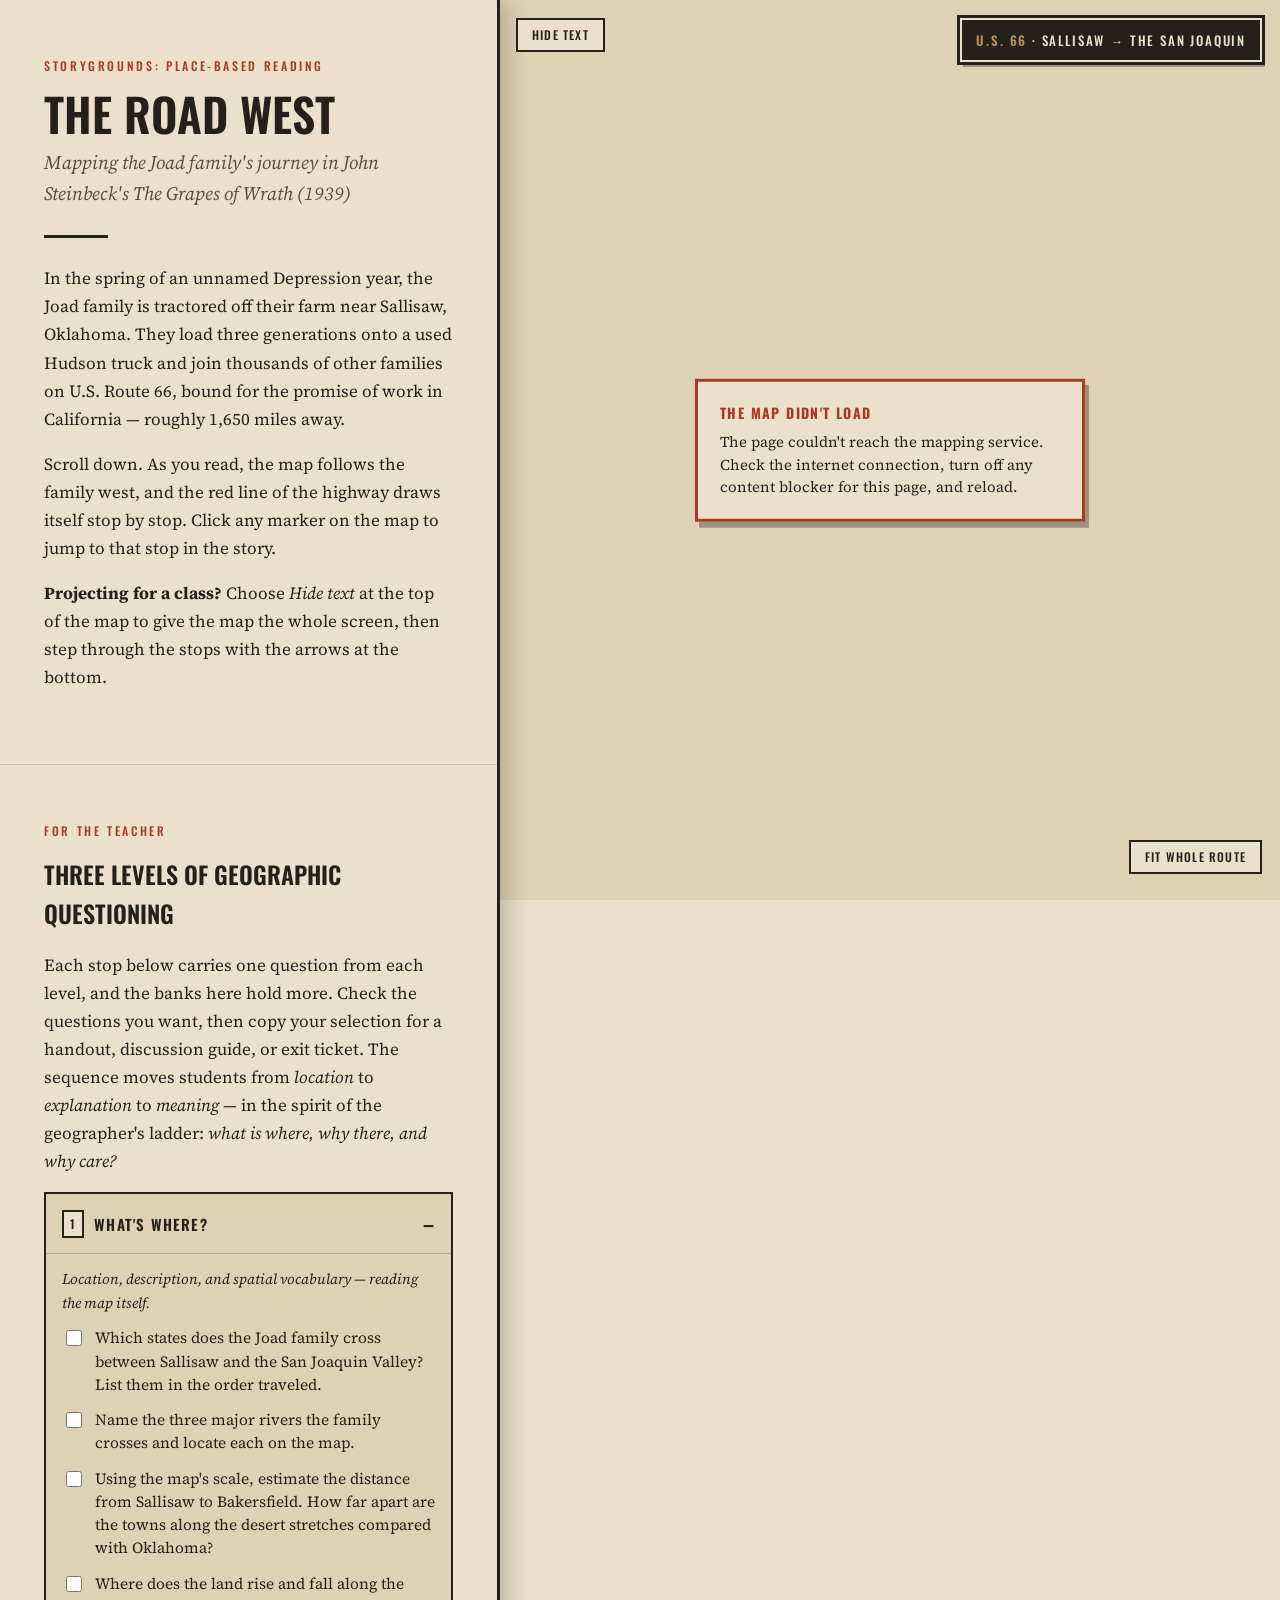
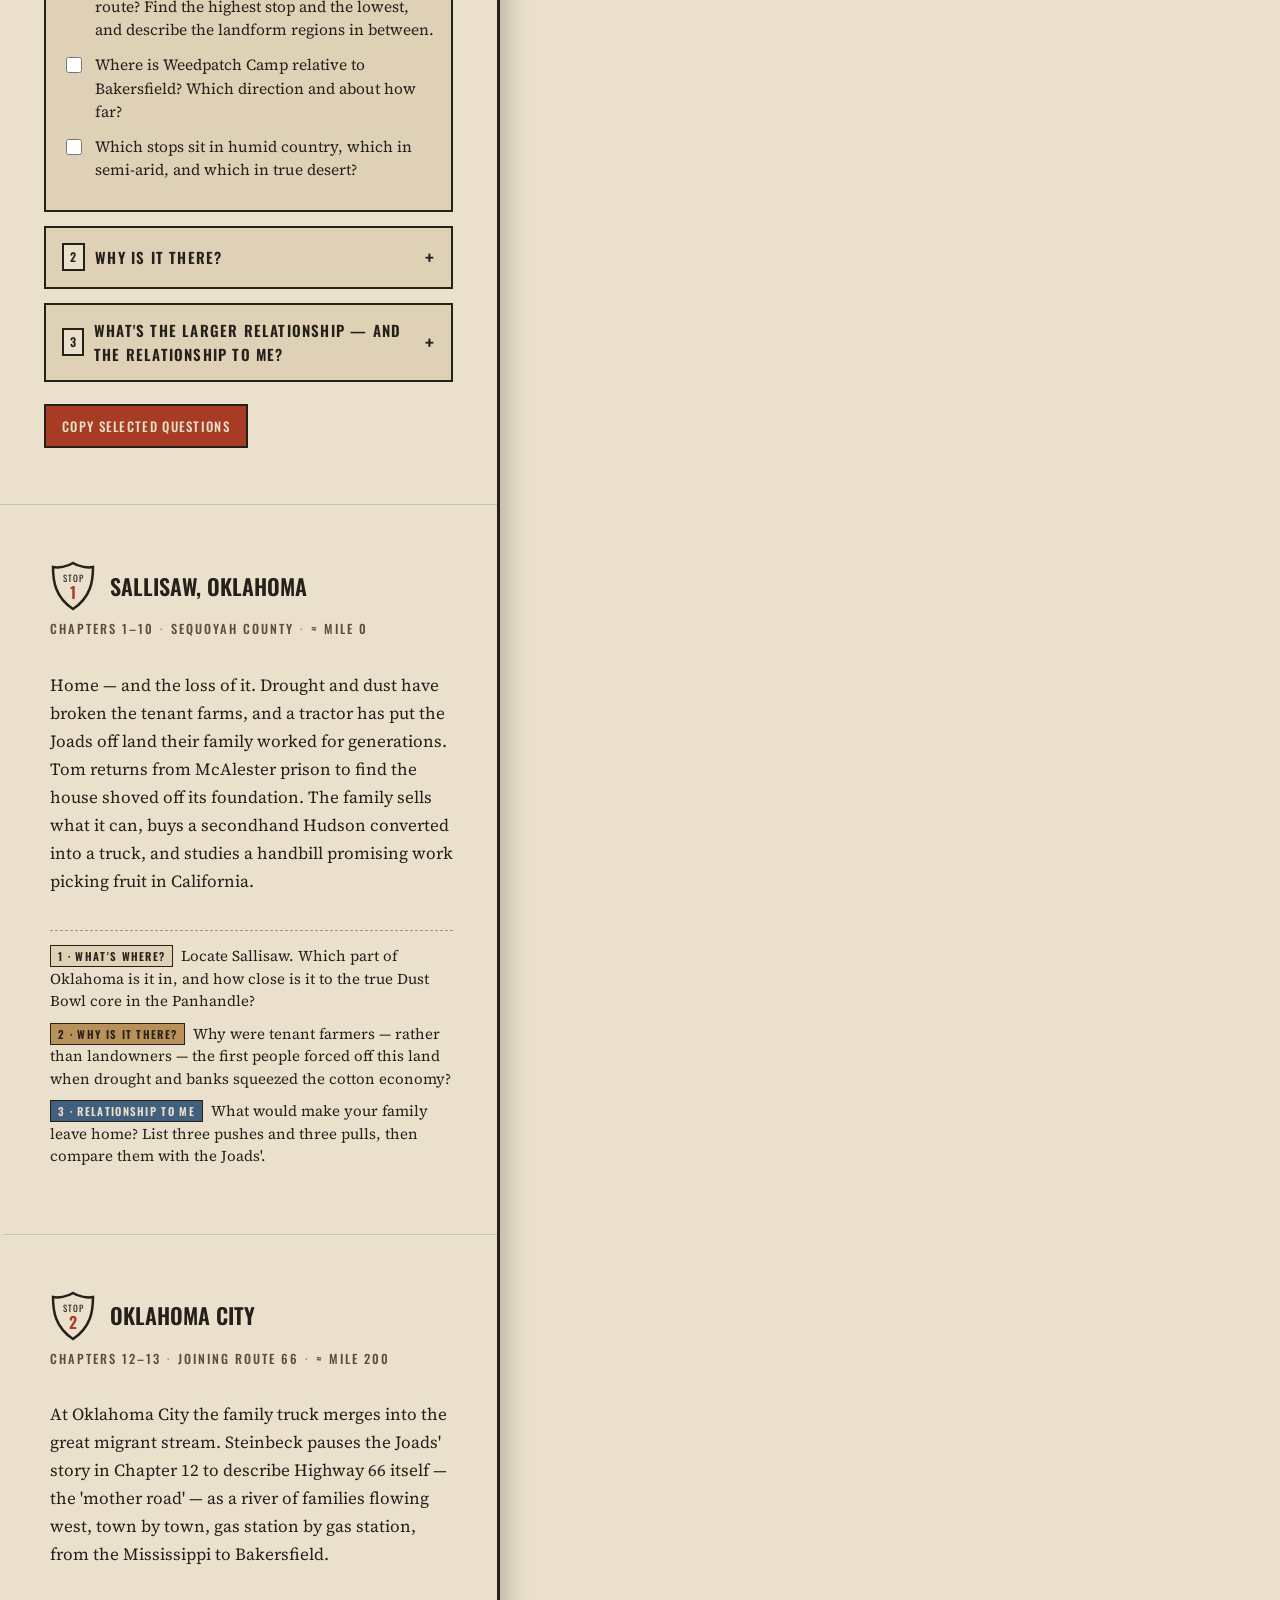
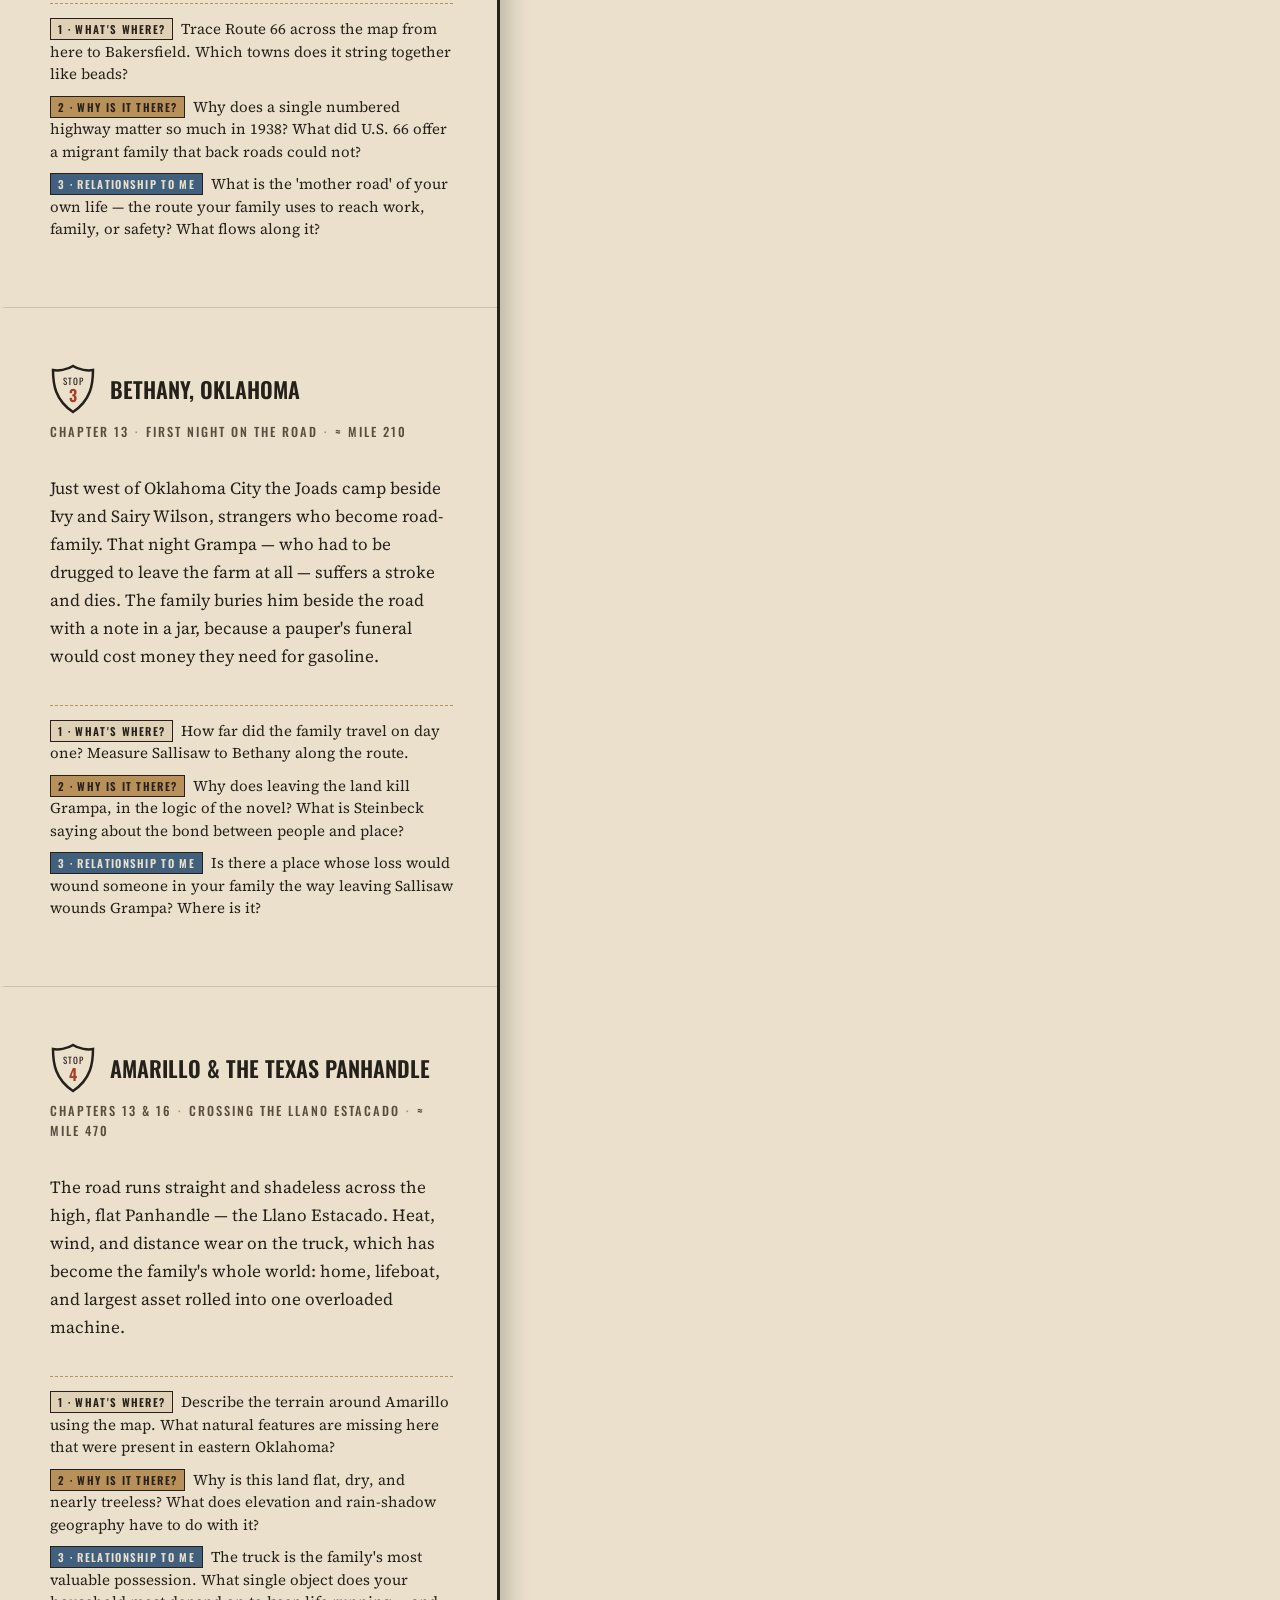
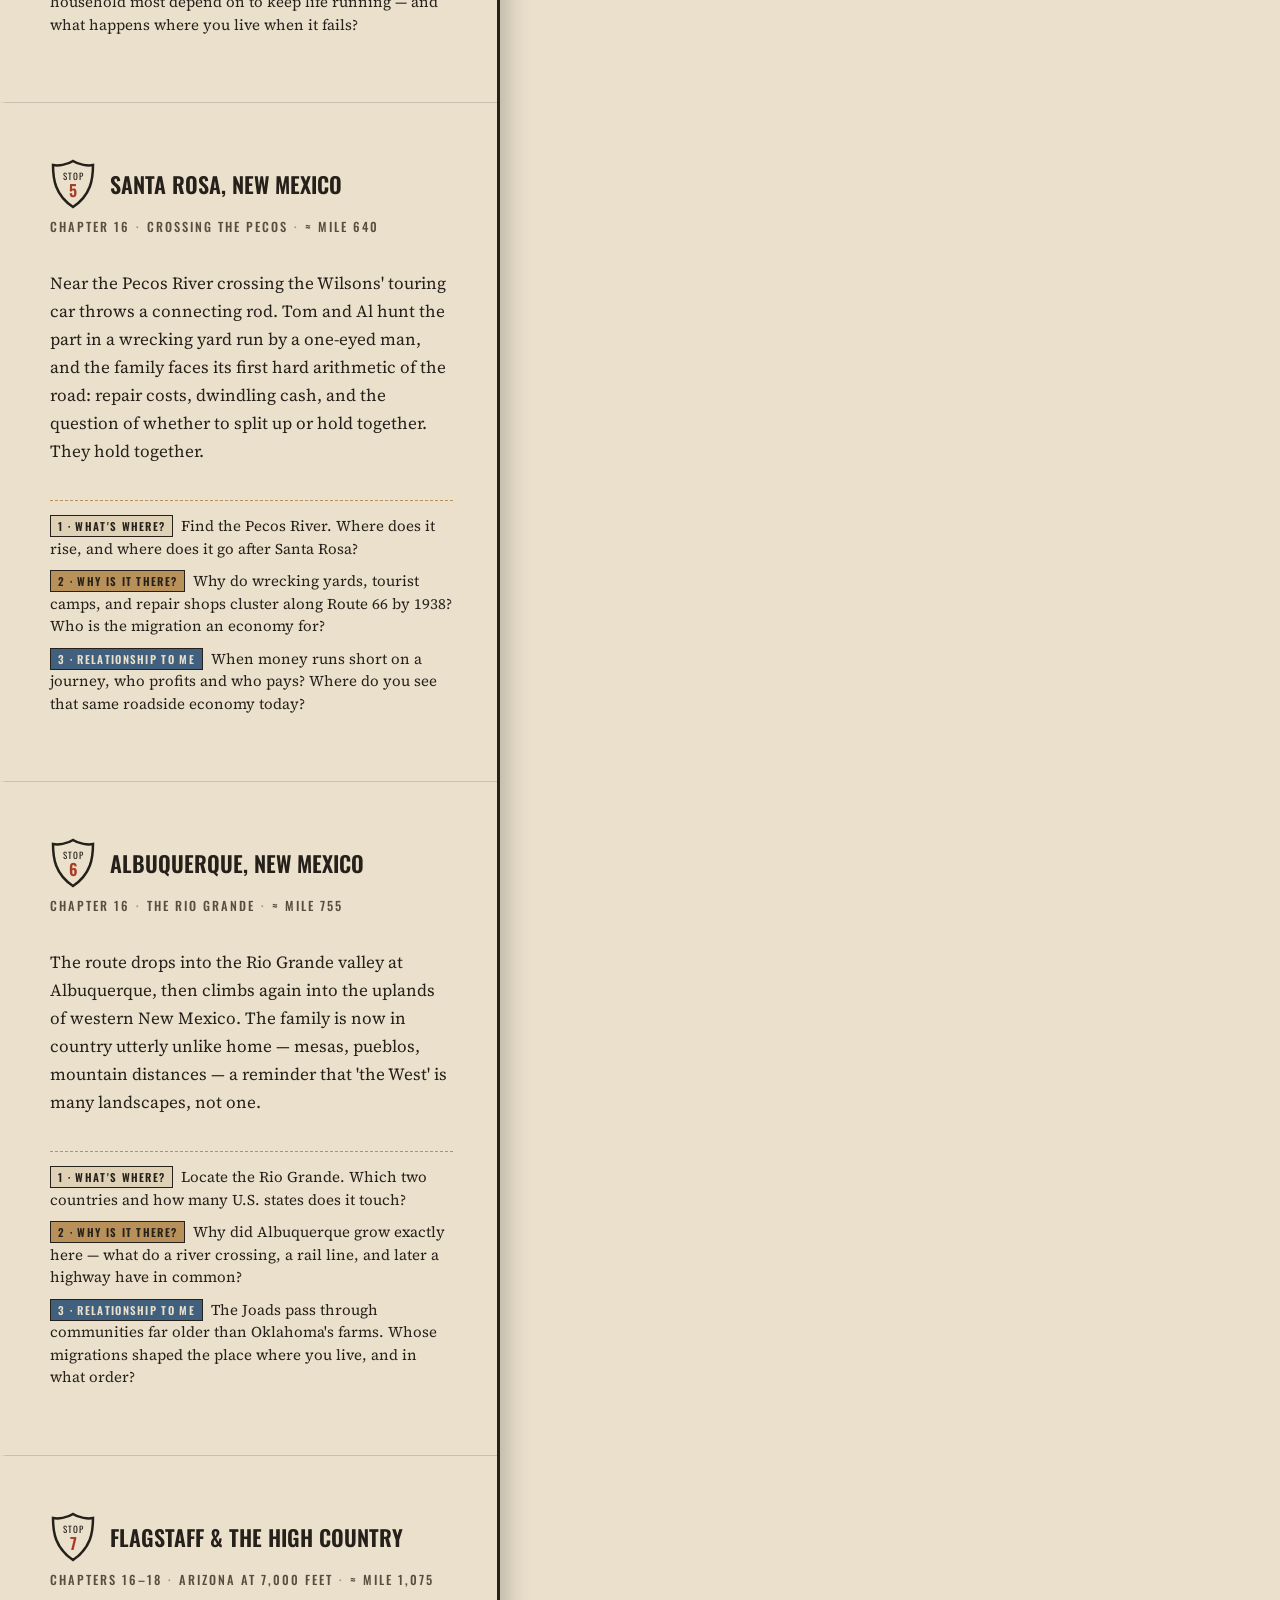
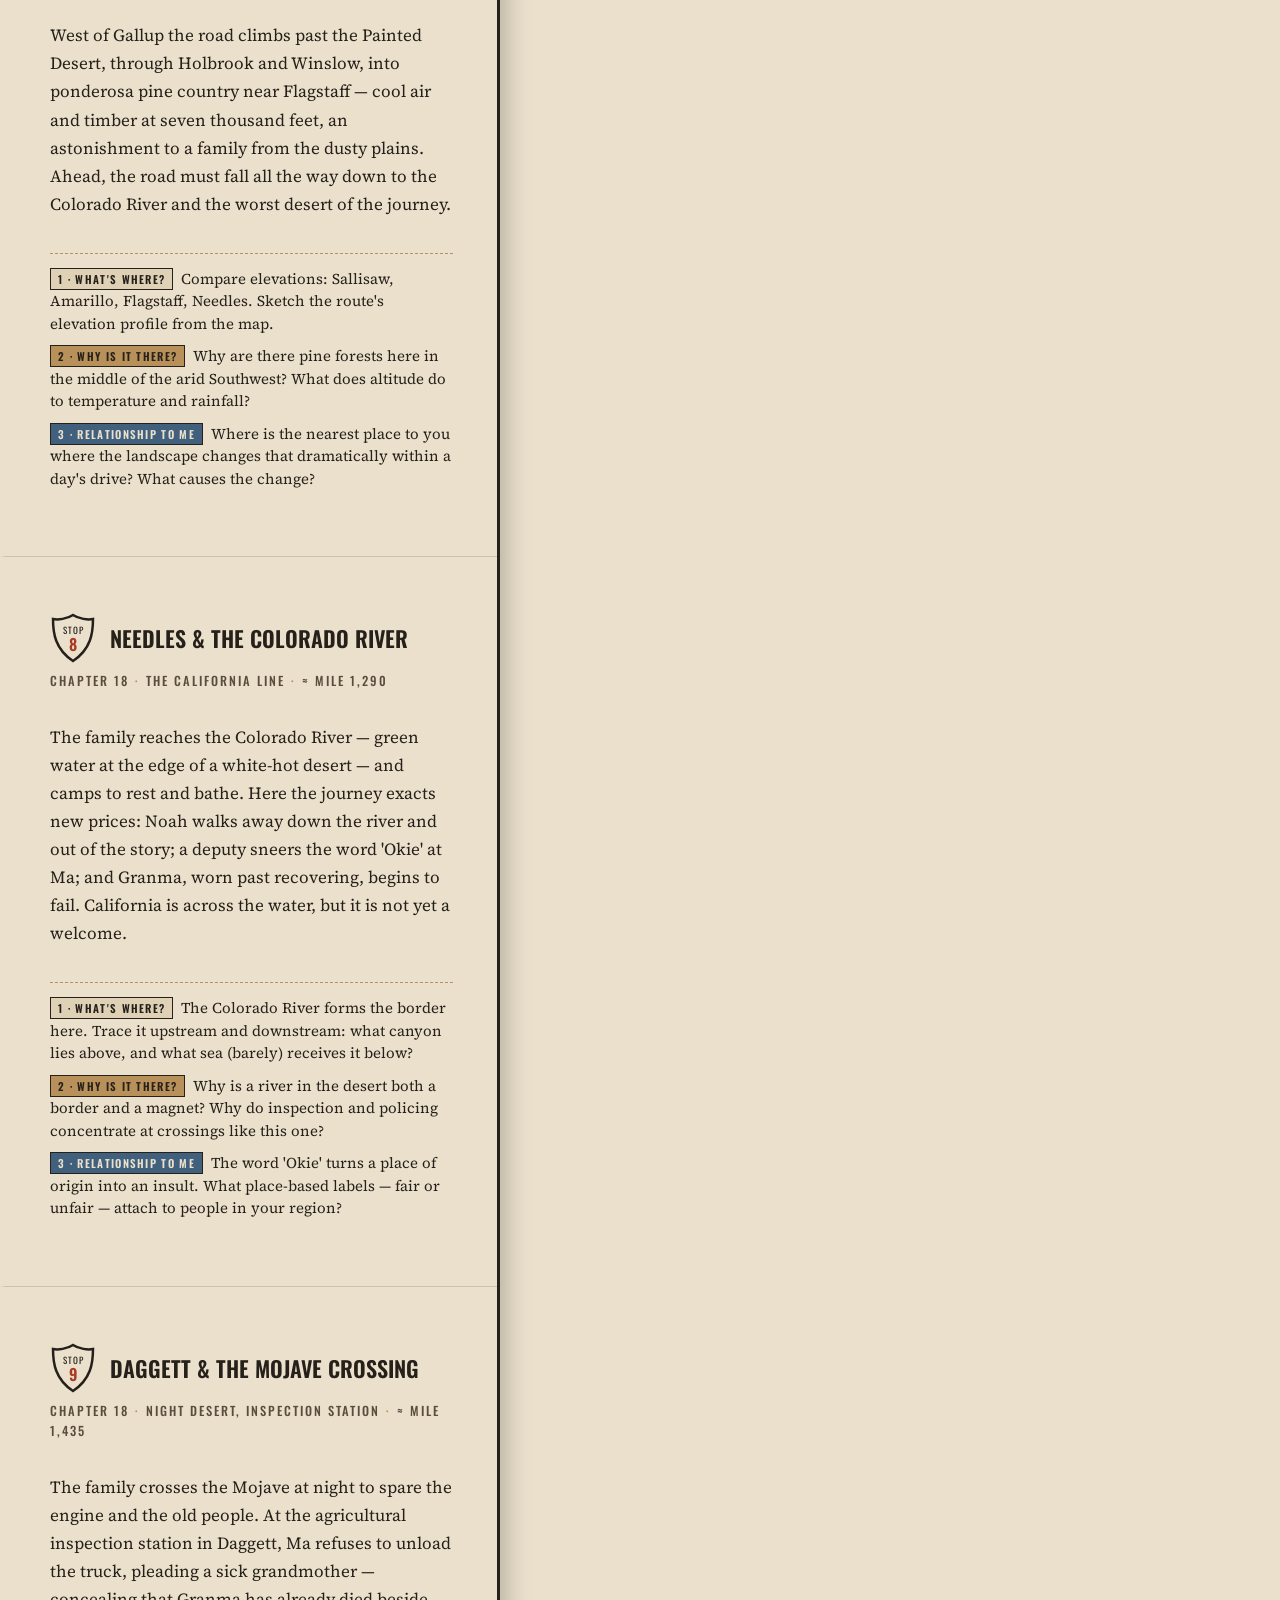
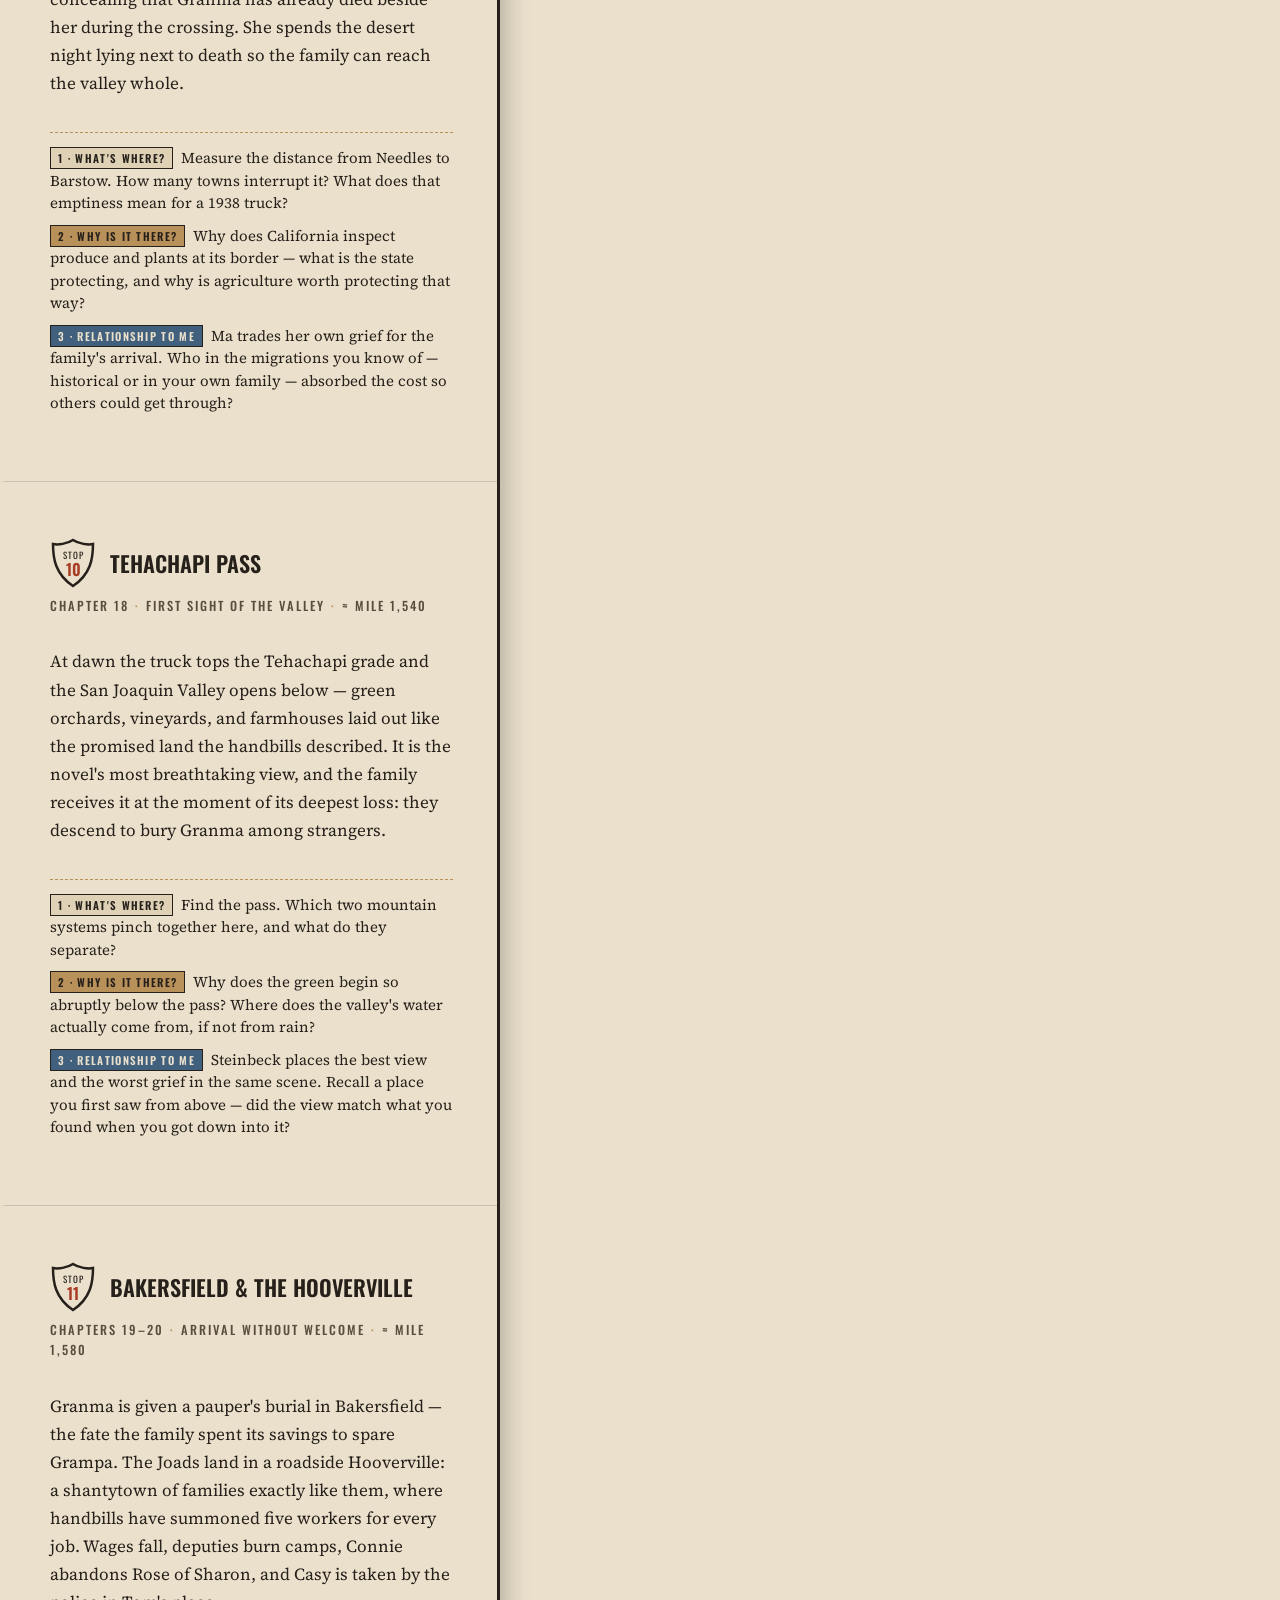
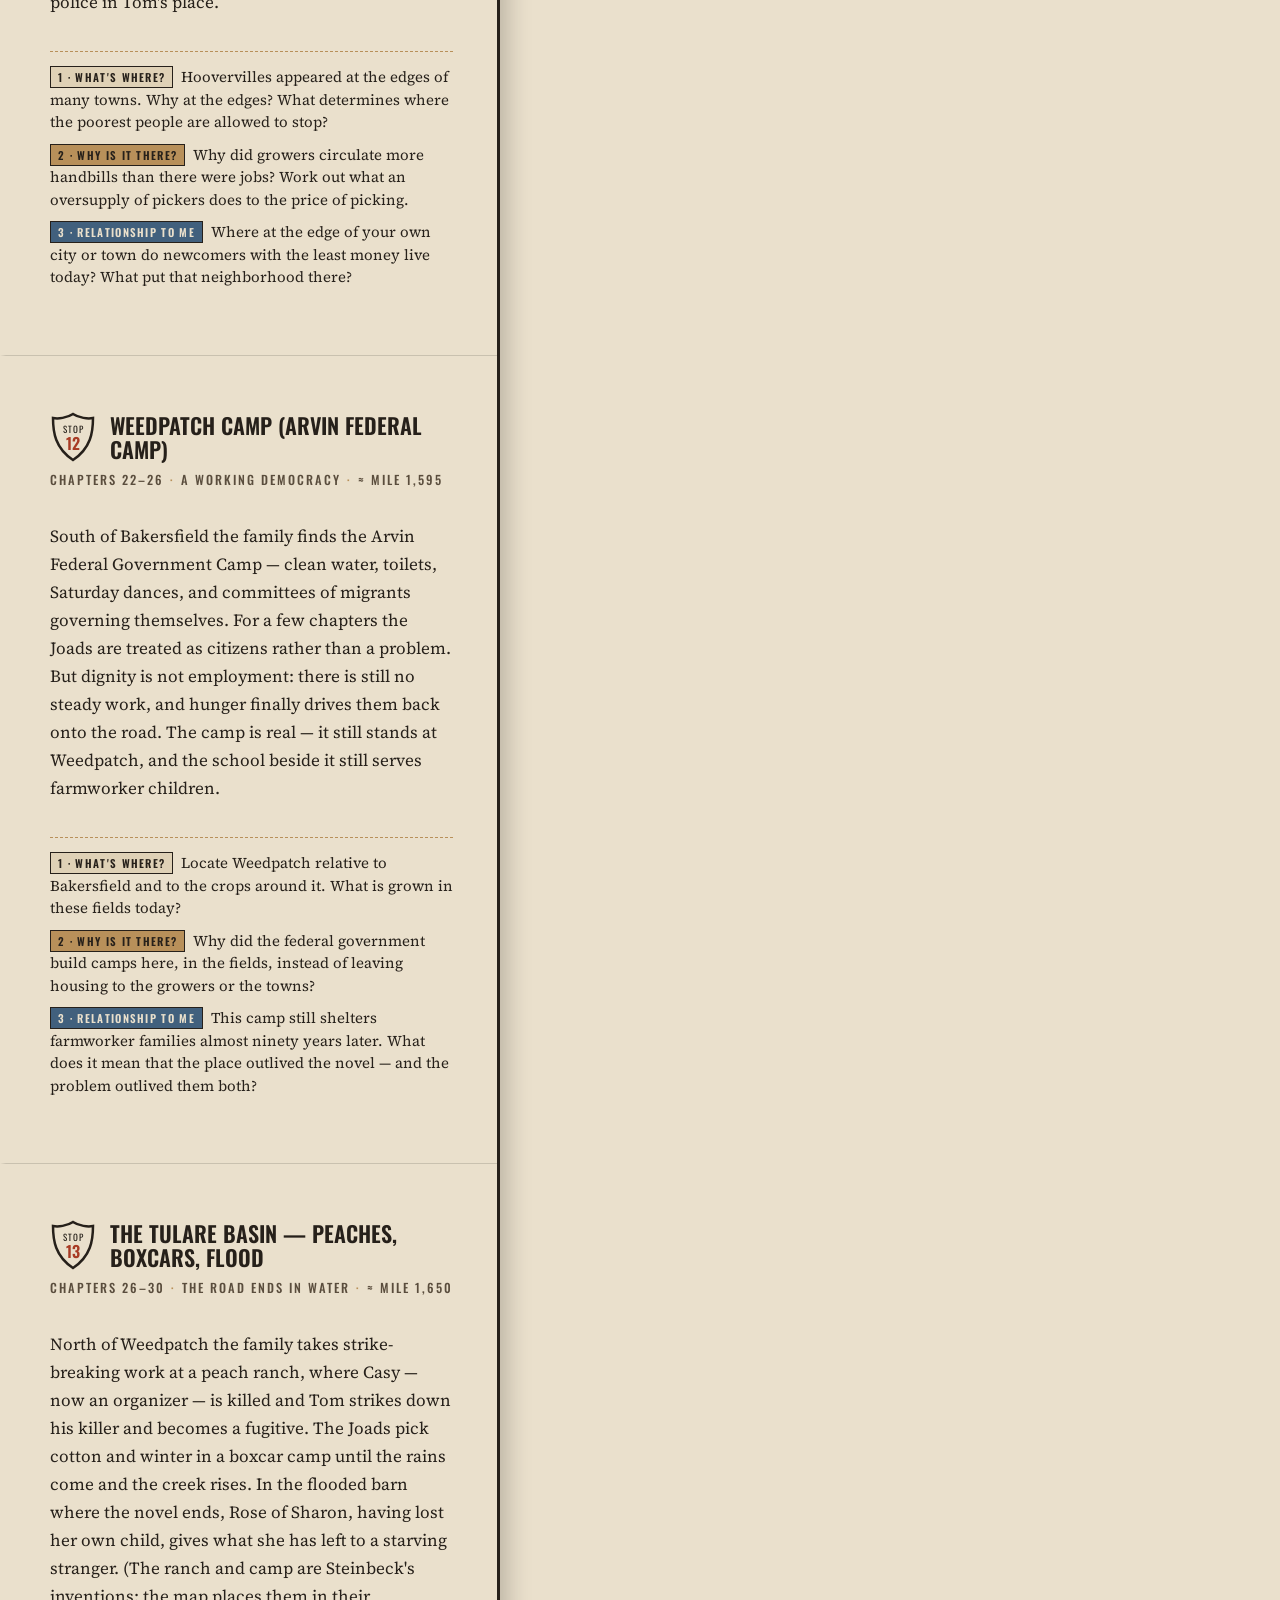
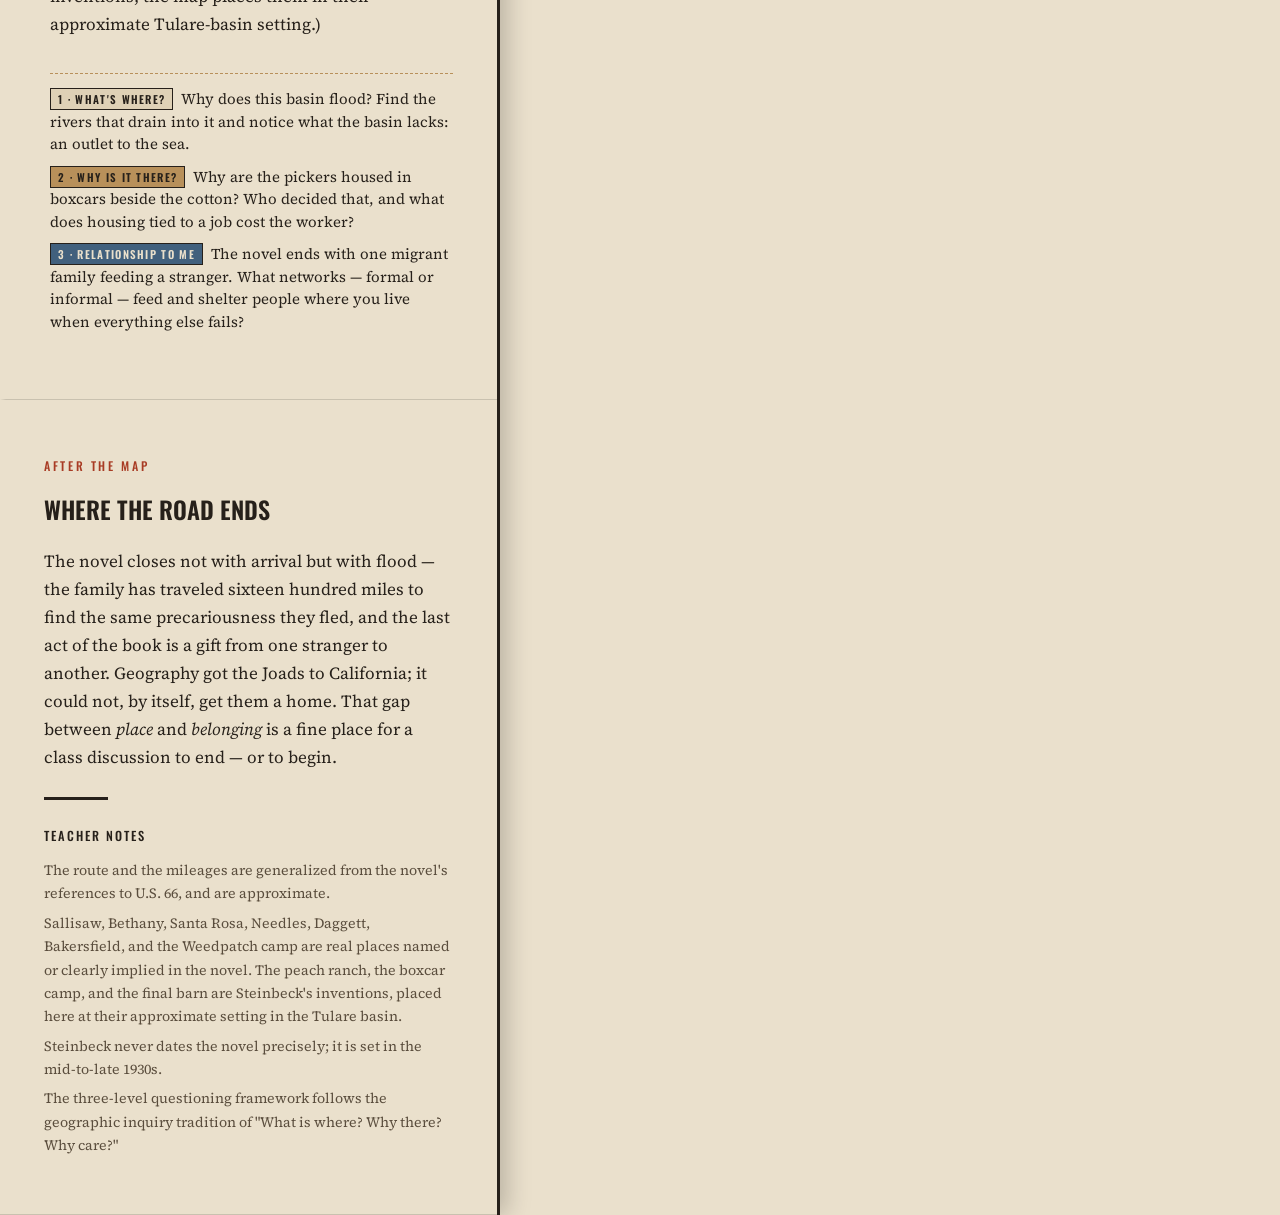
==== commit a010d5fd: "4" ====
--- a/steinbeck-grapes.html
+++ b/steinbeck-grapes.html
@@ -43,7 +43,7 @@
 <main id="panel">
 
   <header class="section" id="intro">
-    <p class="eyebrow">A Literary Geography Study</p>
+    <p class="eyebrow">Storygrounds: Place-based reading</p>
     <h1>The Road West</h1>
     <p class="subtitle">Mapping the Joad family's journey in John Steinbeck's <em>The Grapes of Wrath</em> (1939)</p>
     <hr class="rule" />
--- a/storymap.css
+++ b/storymap.css
@@ -403,3 +403,114 @@
      --paper:#EDE8D5; --paper-deep:#DCD5BC; --ink:#2A2620;
      --muted:#5E5648; --accent:#9A6B2F; --accent-2:#B9A05E; --cool:#4A6B5D;
    ============================================================ */
+
+
+/* ============================================================
+   LANDING PAGE (index.html)
+   The library page has no map, so it uses none of the layout
+   above — only the tokens, the type, and the question tags.
+   ============================================================ */
+.page{ max-width: 1040px; margin: 0 auto; padding: 64px 32px 96px; }
+
+.masthead{
+  border-bottom: 3px solid var(--ink);
+  padding-bottom: 30px;
+  margin-bottom: 46px;
+}
+.lede{ font-size: 19px; max-width: 64ch; margin: 0 0 4px; }
+
+/* The three levels, side by side */
+.levels{
+  display: grid;
+  grid-template-columns: repeat(3, 1fr);
+  gap: 16px;
+  margin-top: 26px;
+}
+.level{
+  background: var(--paper-deep);
+  border: 2px solid var(--ink);
+  padding: 18px;
+}
+.level h4{
+  font-family: var(--display);
+  text-transform: uppercase;
+  letter-spacing: .06em;
+  font-size: 14px;
+  margin: 12px 0 6px;
+}
+.level p{ margin: 0; font-size: 14.5px; line-height: 1.5; color: var(--muted); }
+
+/* The library of studies */
+.library{
+  display: grid;
+  grid-template-columns: repeat(auto-fill, minmax(300px, 1fr));
+  gap: 22px;
+  margin-top: 26px;
+}
+.card{
+  --card-accent: var(--accent);
+  display: block;
+  text-decoration: none;
+  color: inherit;
+  background: var(--paper-deep);
+  border: 2px solid var(--ink);
+  padding: 22px;
+  transition: transform .15s ease, box-shadow .15s ease;
+}
+.card:hover,
+.card:focus-visible{
+  transform: translate(-3px, -3px);
+  box-shadow: 6px 6px 0 var(--ink);
+}
+.card .glyph{
+  display: block;
+  width: 100%;
+  height: 56px;
+  margin-bottom: 18px;
+  color: var(--card-accent);
+}
+.card h3{
+  font-family: var(--display);
+  font-weight: 600;
+  text-transform: uppercase;
+  font-size: 20px;
+  line-height: 1.15;
+  margin: 0 0 5px;
+}
+.card .by{
+  font-family: var(--display);
+  text-transform: uppercase;
+  letter-spacing: .14em;
+  font-size: 12px;
+  font-weight: 500;
+  color: var(--card-accent);
+  margin: 0 0 12px;
+}
+.card .route{ margin: 0; font-size: 14.5px; line-height: 1.5; color: var(--muted); }
+.card .go{
+  display: inline-block;
+  margin-top: 15px;
+  font-family: var(--display);
+  text-transform: uppercase;
+  letter-spacing: .1em;
+  font-size: 12px;
+  font-weight: 500;
+  border-bottom: 2px solid var(--card-accent);
+  padding-bottom: 2px;
+}
+
+.colophon{
+  margin-top: 72px;
+  padding-top: 26px;
+  border-top: 1px solid rgba(0,0,0,.18);
+}
+.colophon p{ font-size: 14.5px; color: var(--muted); max-width: 64ch; }
+
+@media (max-width: 820px){
+  .page{ padding: 40px 20px 64px; }
+  .levels{ grid-template-columns: 1fr; }
+}
+@media (prefers-reduced-motion: reduce){
+  .card{ transition: none; }
+  .card:hover, .card:focus-visible{ transform: none; }
+}
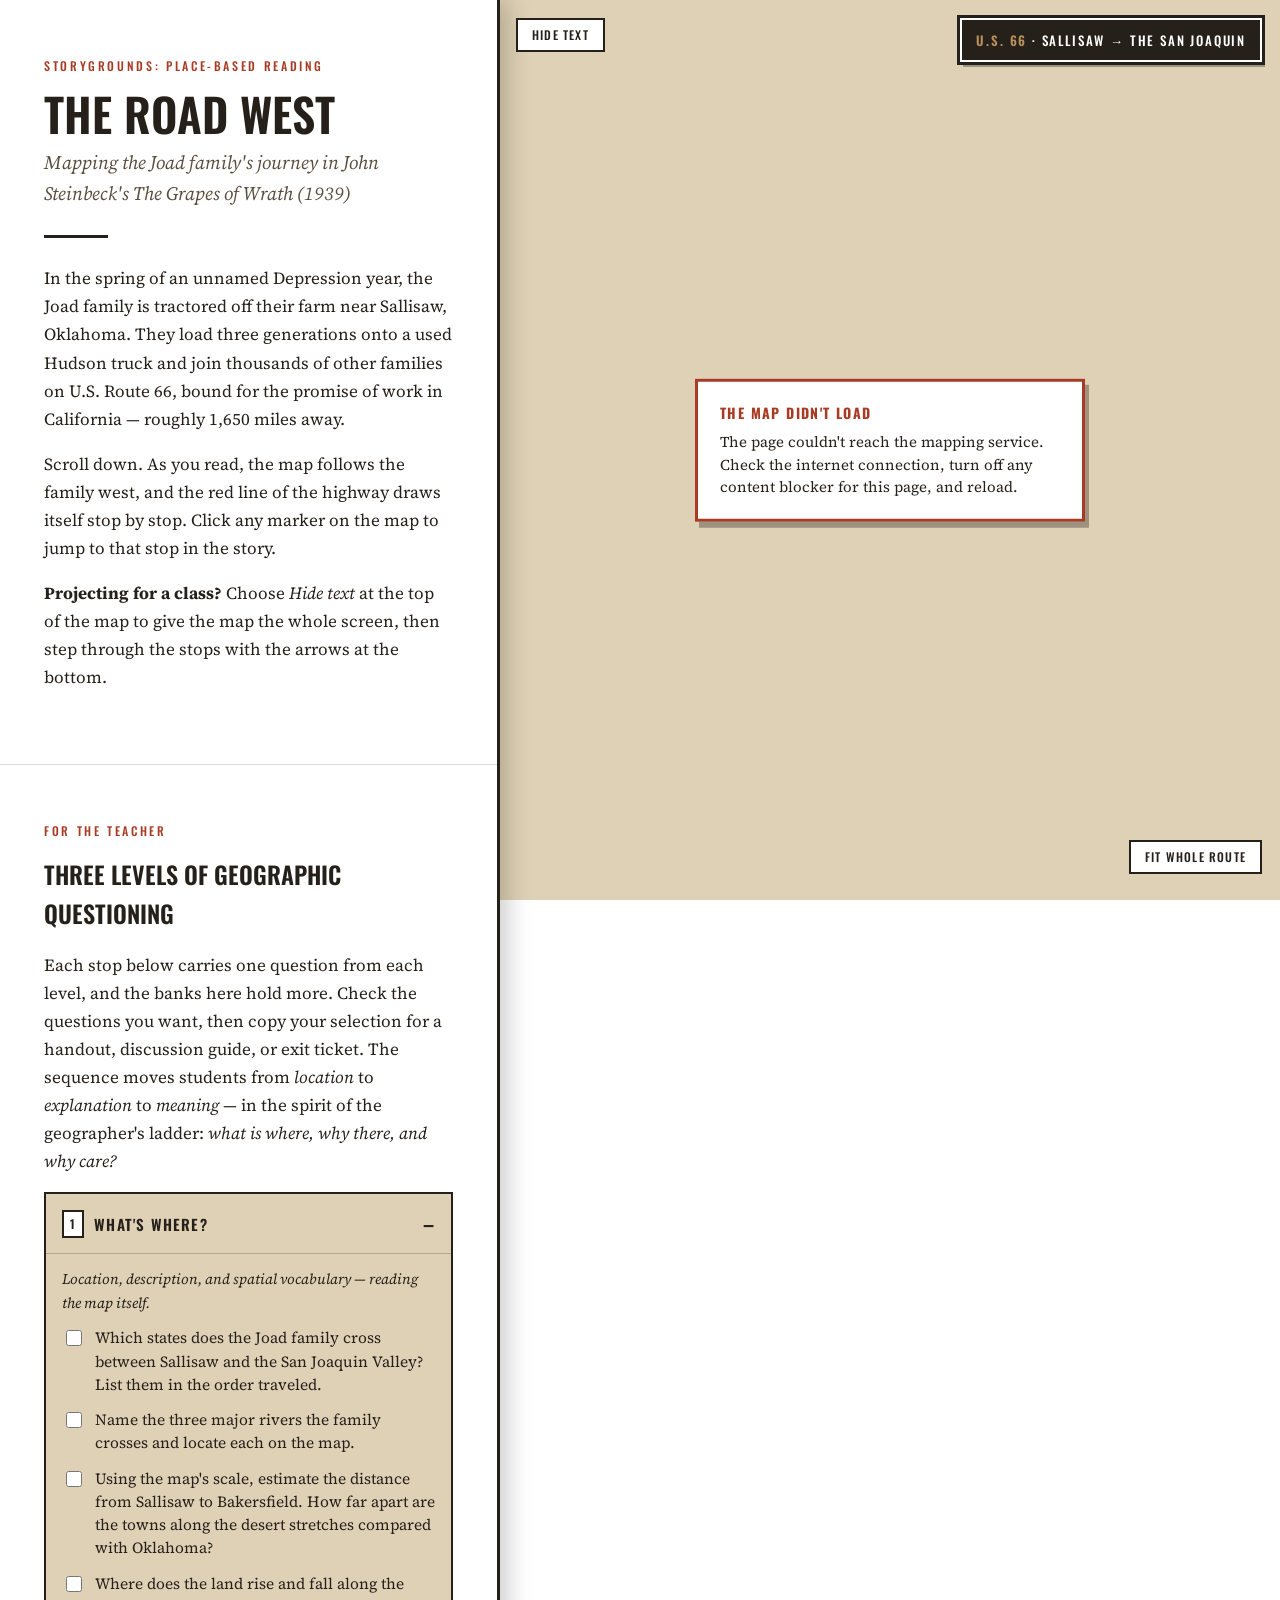
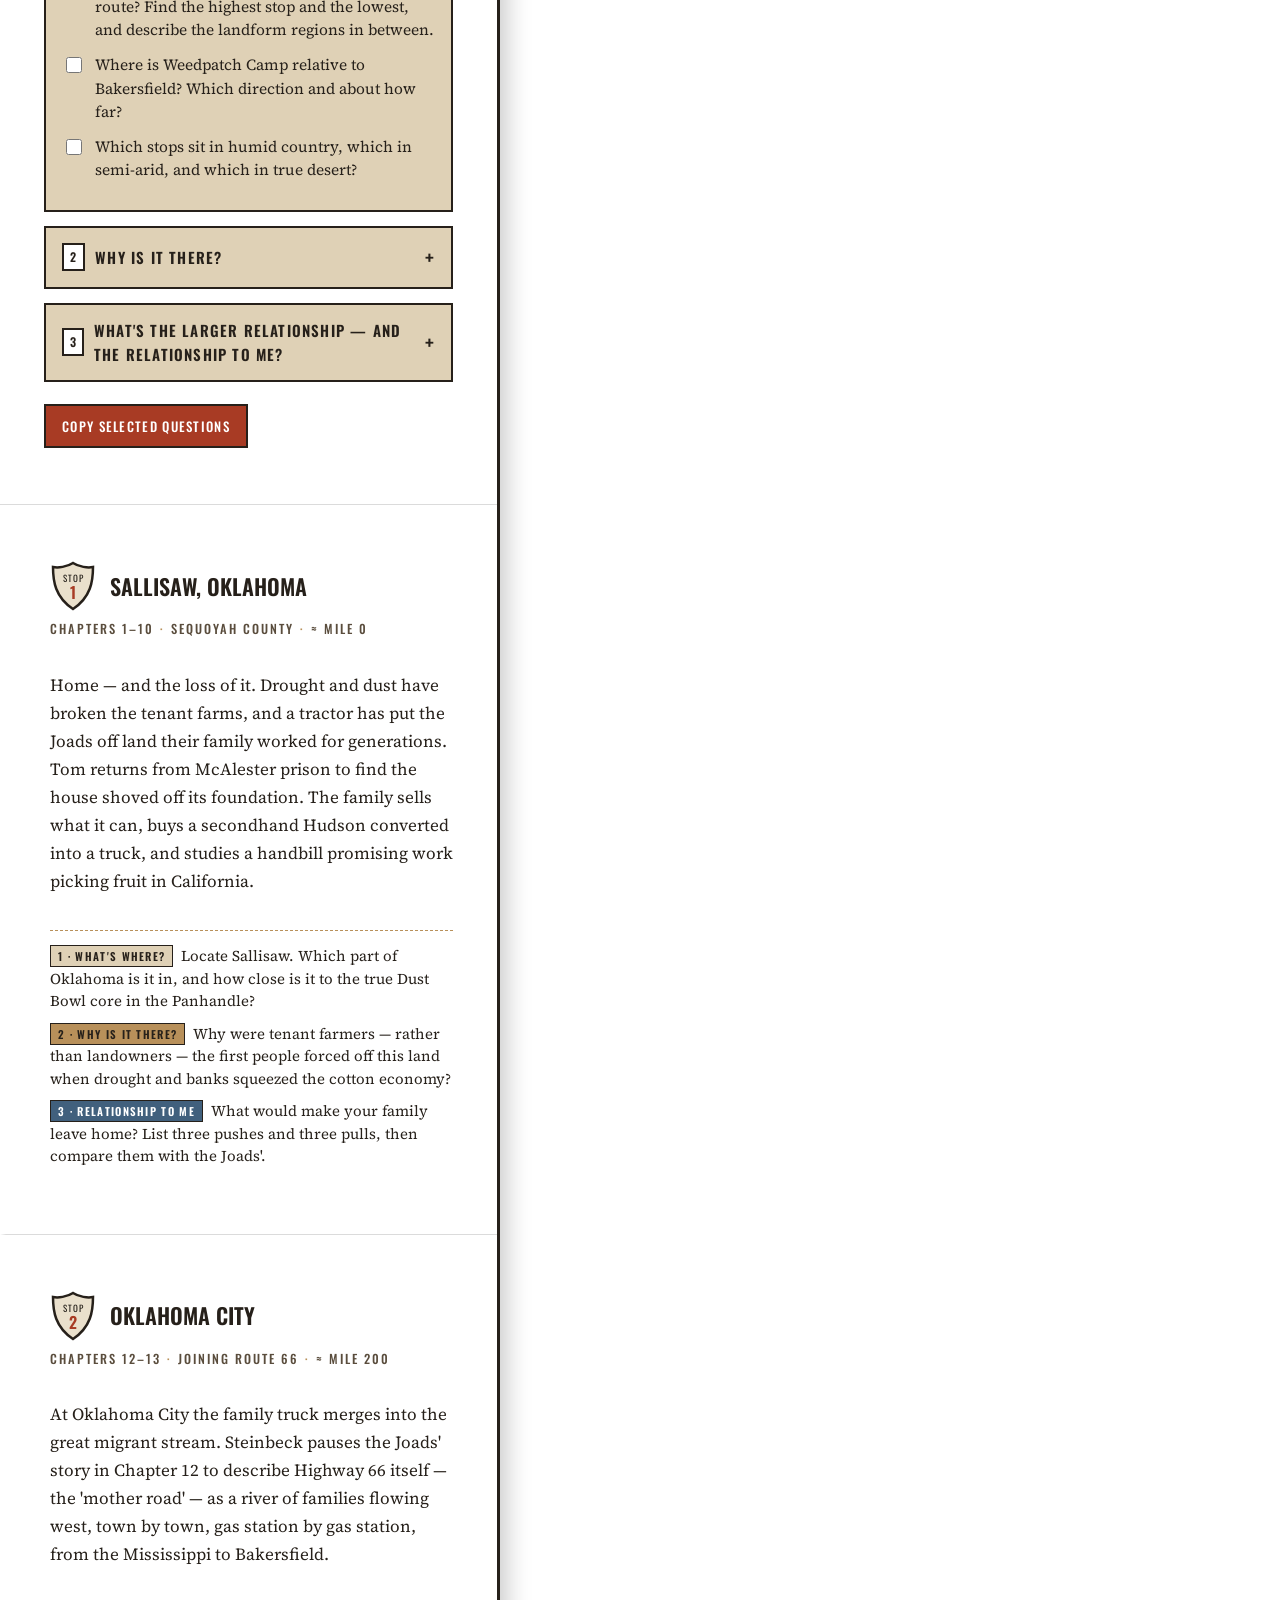
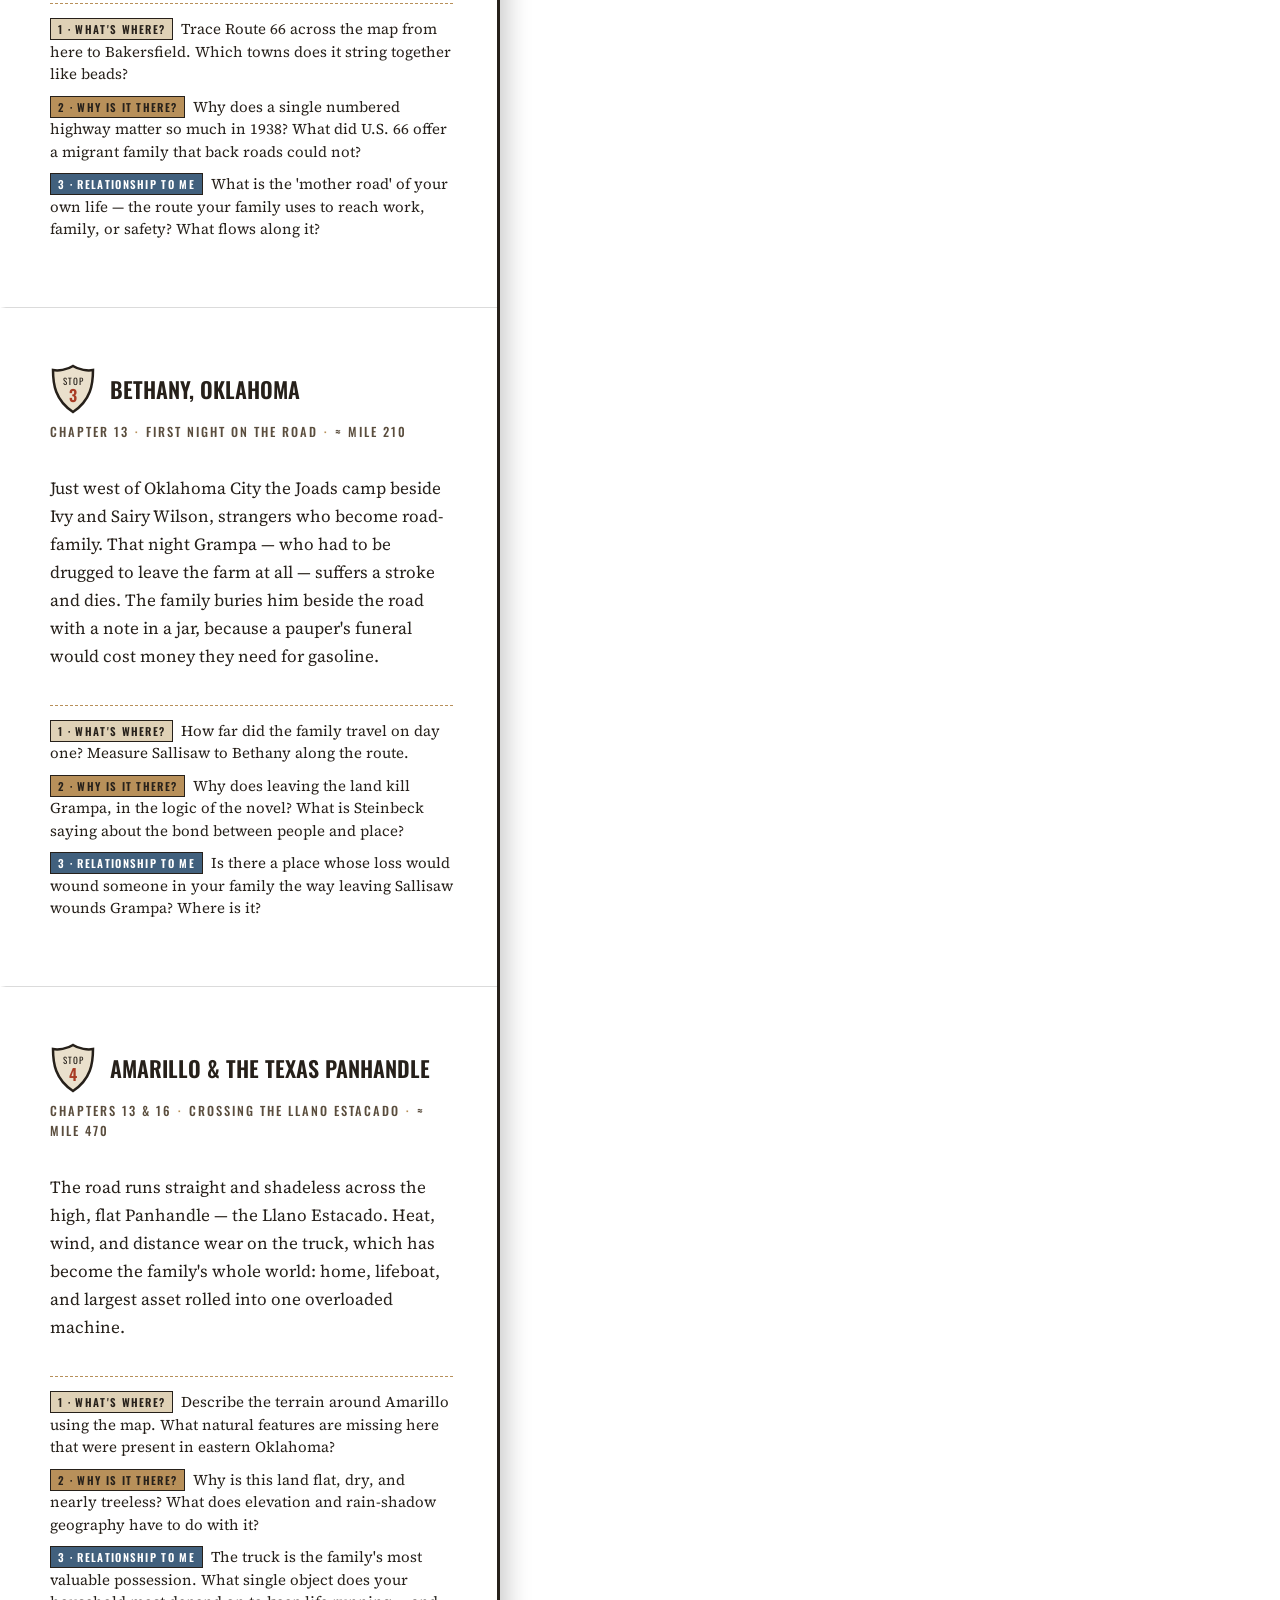
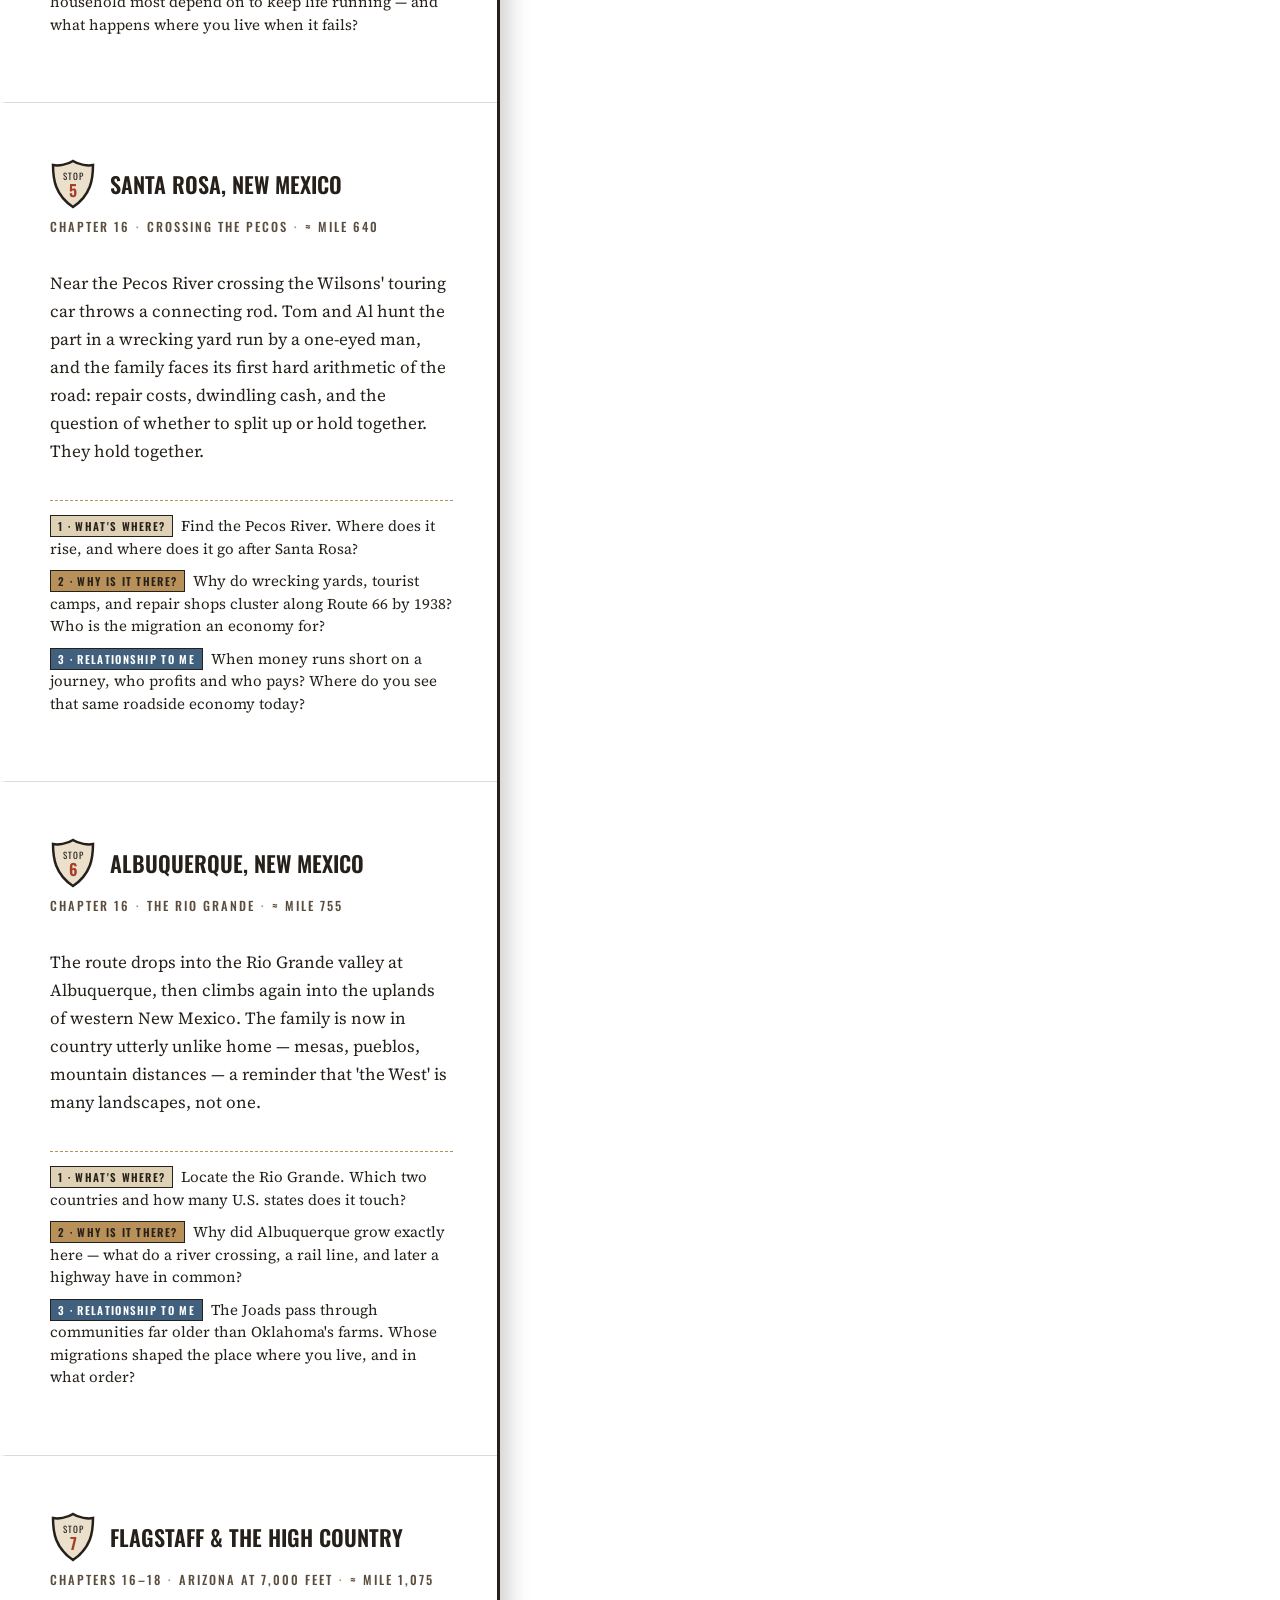
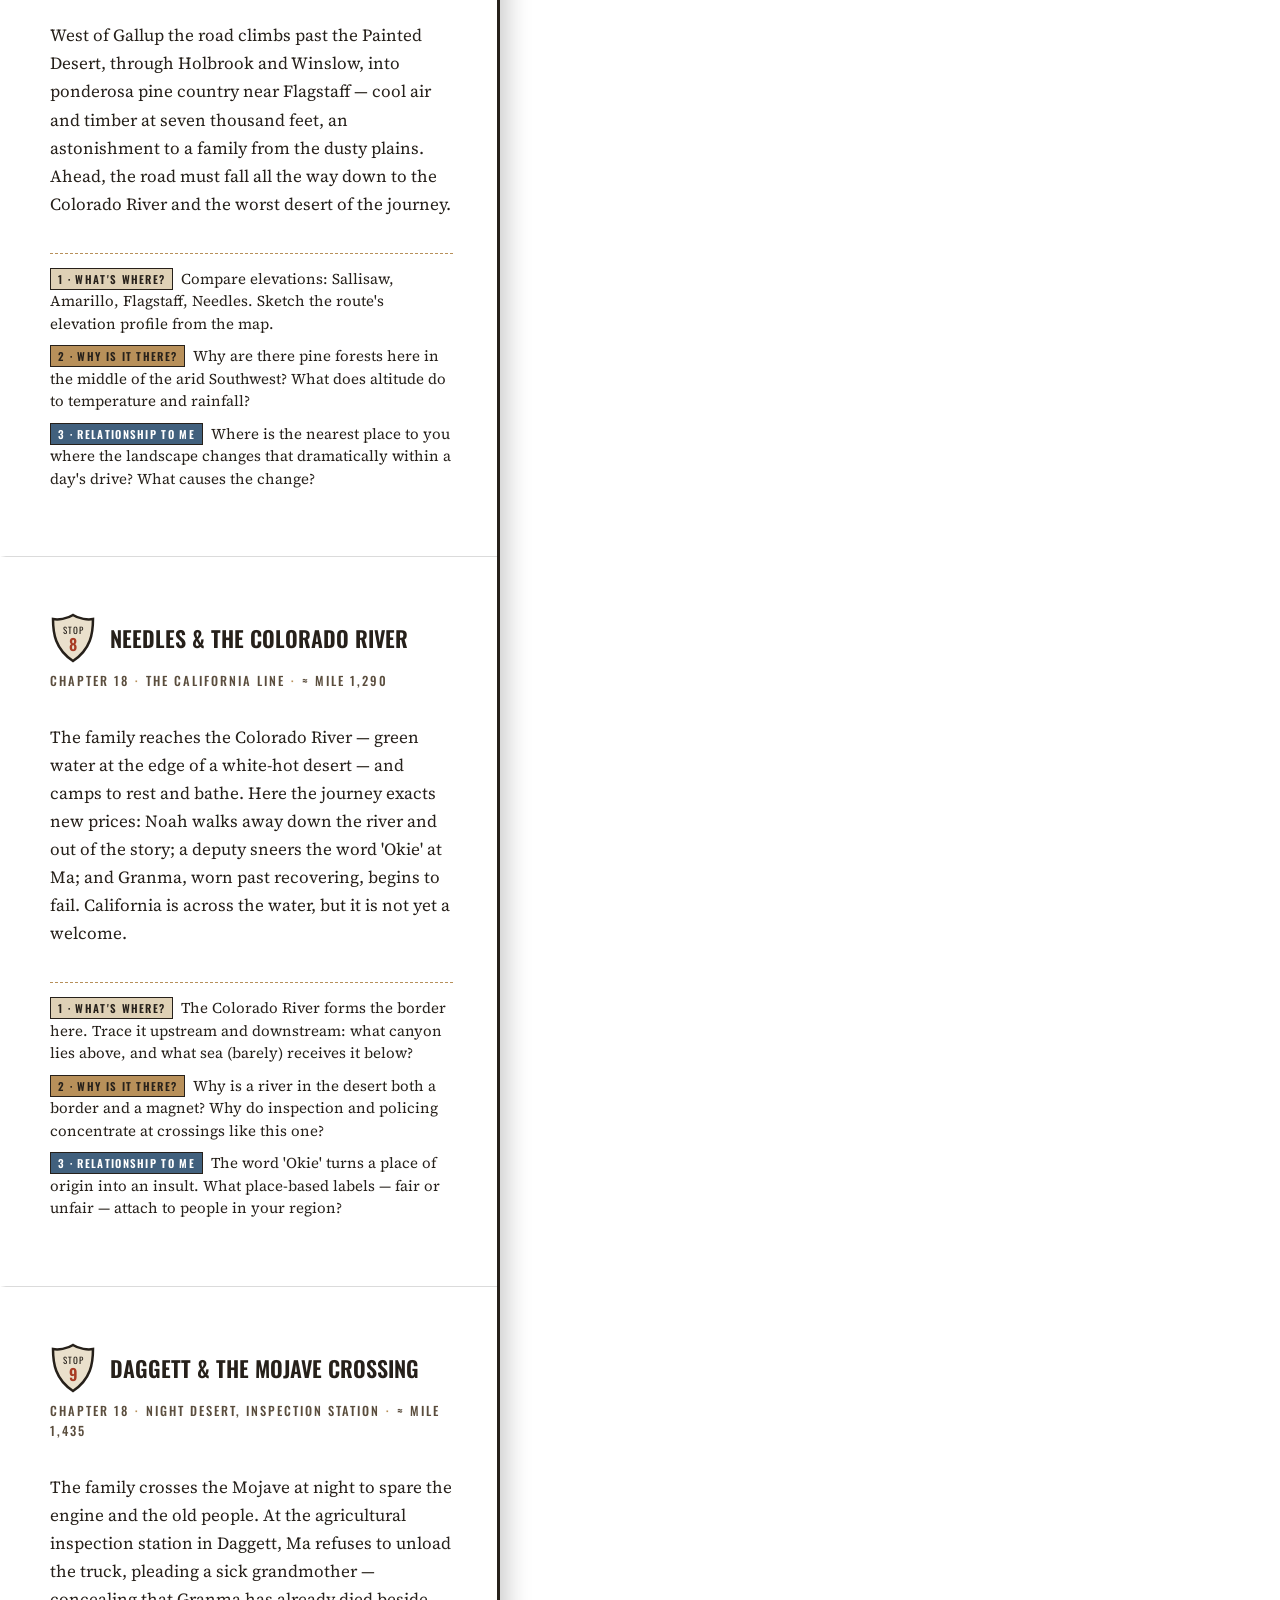
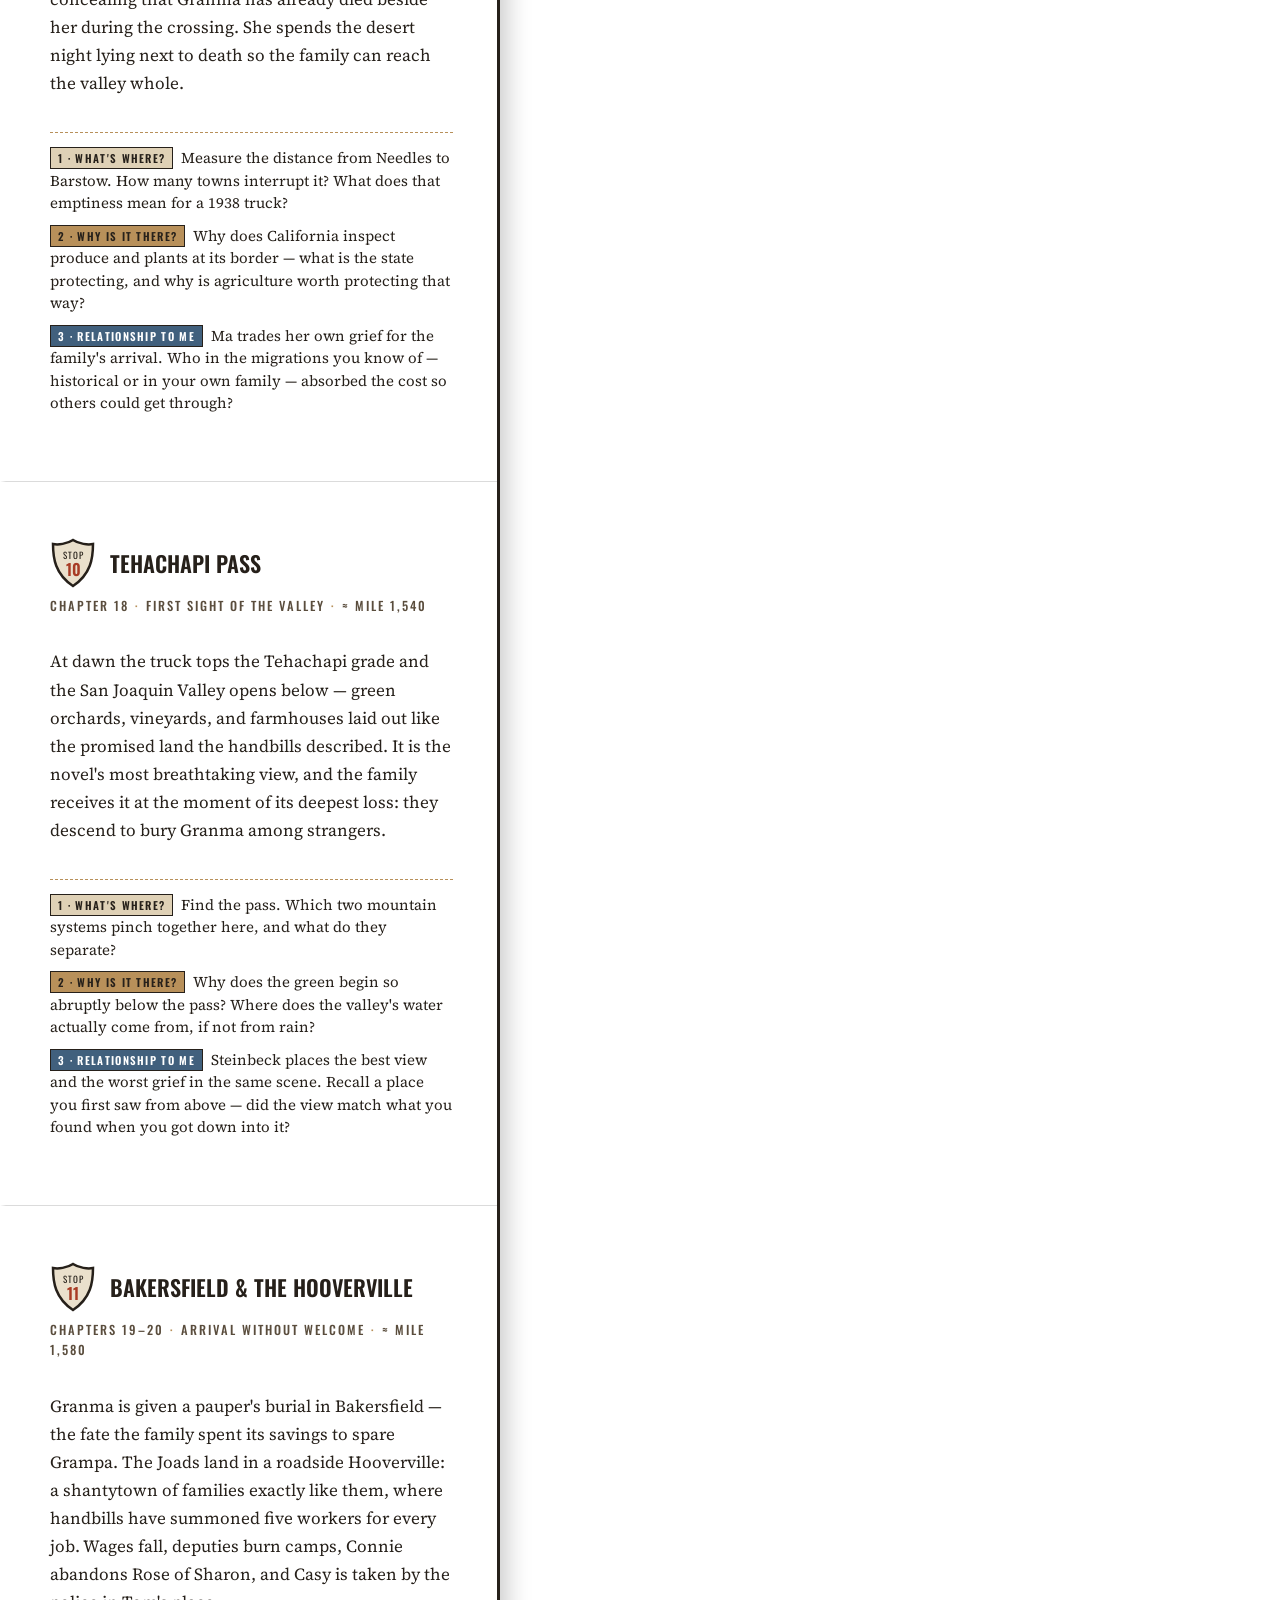
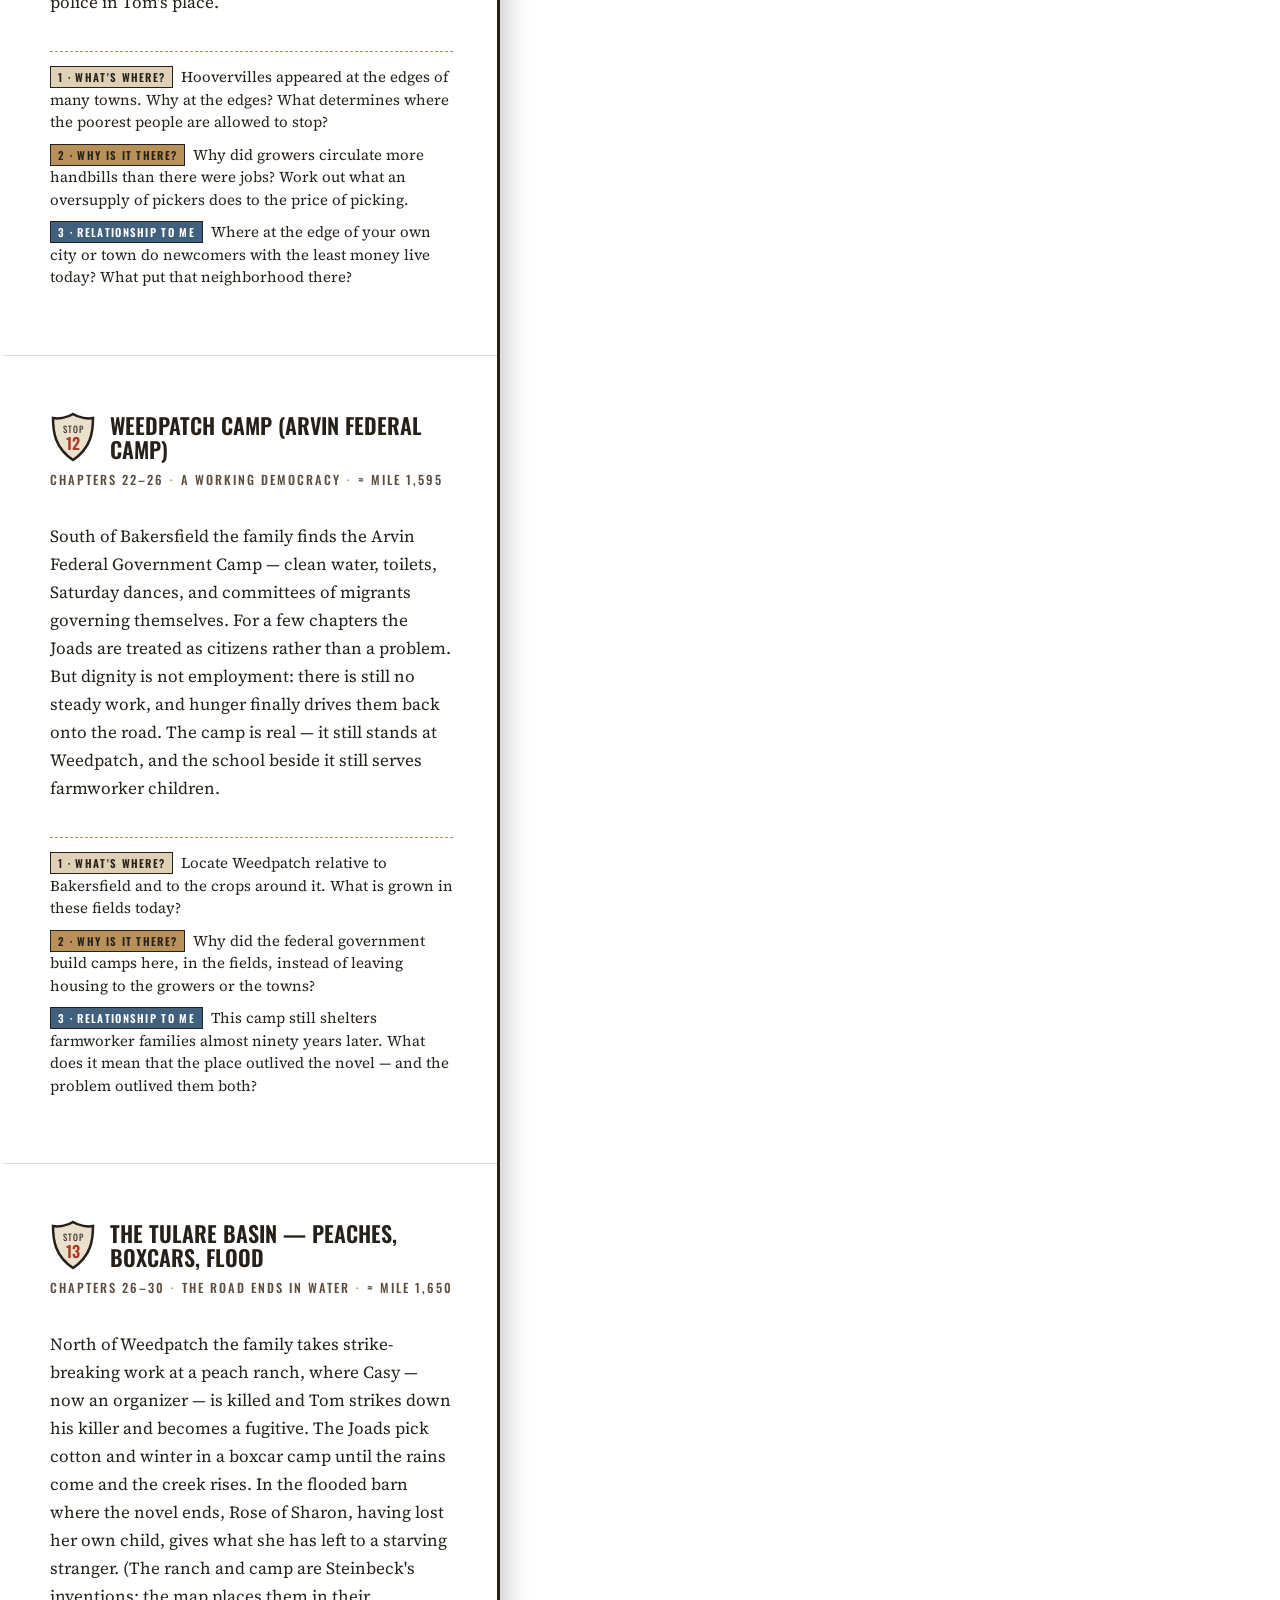
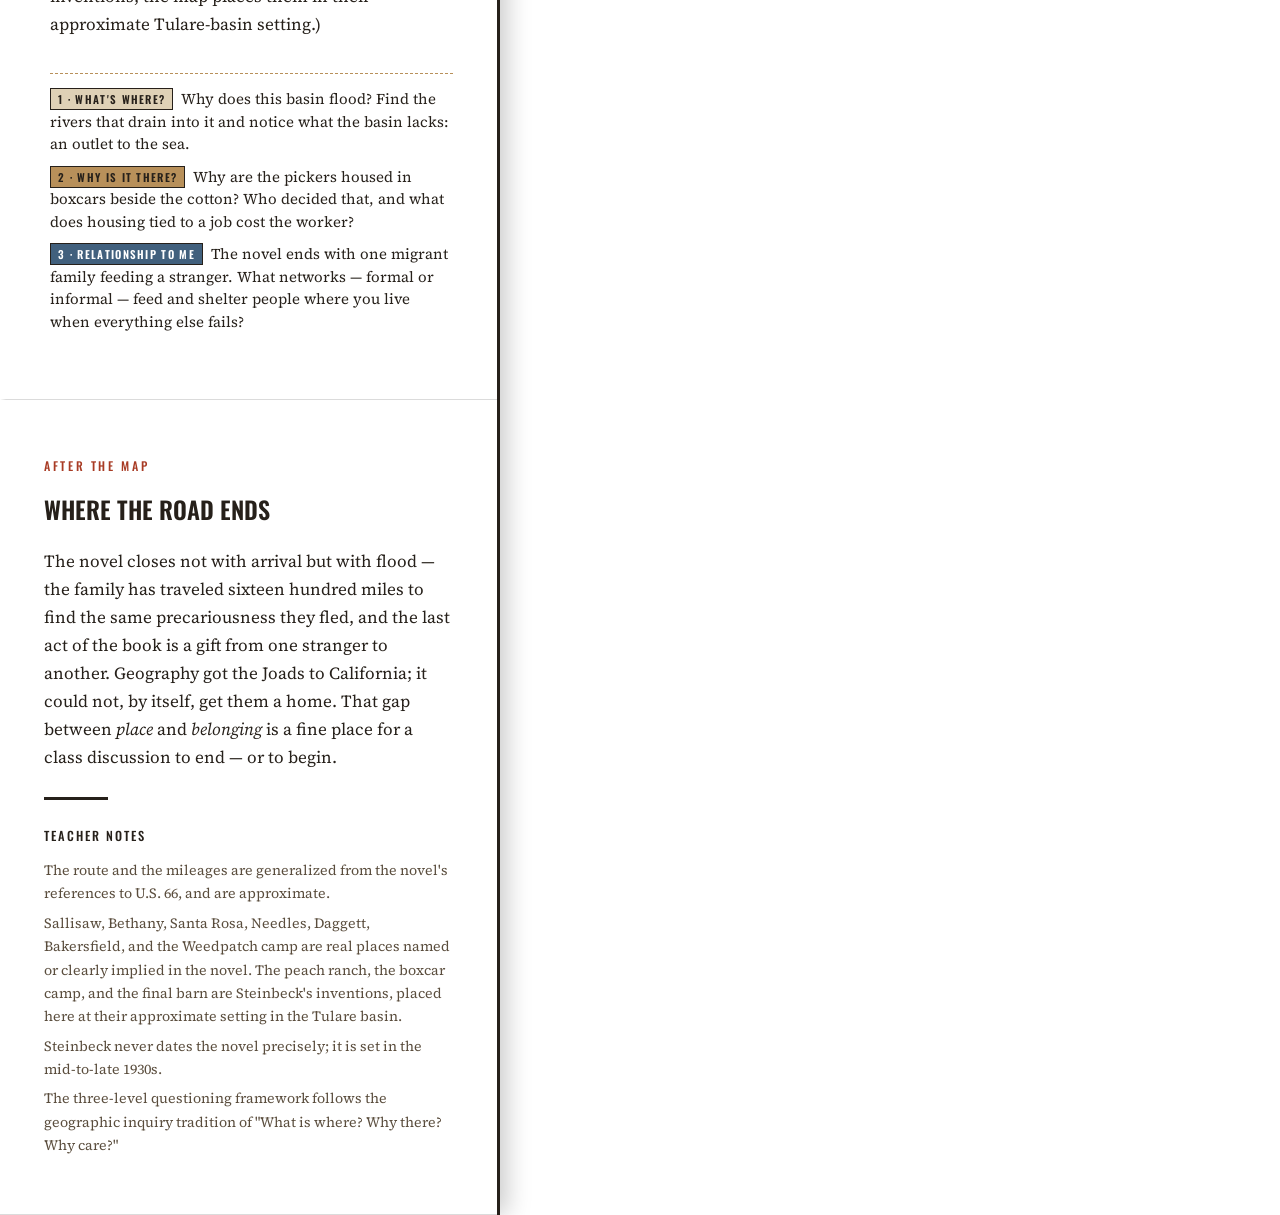
==== commit 12ffc2d5: "R1" ====
--- a/steinbeck-grapes.html
+++ b/steinbeck-grapes.html
@@ -13,7 +13,7 @@
 <link href="https://fonts.googleapis.com/css2?family=Oswald:wght@400;500;600&family=Source+Serif+4:ital,opsz,wght@0,8..60,400;0,8..60,600;1,8..60,400&display=swap" rel="stylesheet" />
 
 <!-- Shared stylesheet for every book in the series -->
-<link rel="stylesheet" href="storymap.css" />
+<link rel="stylesheet" href="storymap.css?v=6" />
 
 <!-- Per-book theme. The defaults in storymap.css are already tuned to this
      novel, so nothing is overridden here. For another book, paste one of the
@@ -43,7 +43,7 @@
 <main id="panel">
 
   <header class="section" id="intro">
-    <p class="eyebrow">Storygrounds: Place-based reading</p>
+    <p class="eyebrow"><a href="index.html" title="Back to the Storygrounds library">Storygrounds: Place-based reading</a></p>
     <h1>The Road West</h1>
     <p class="subtitle">Mapping the Joad family's journey in John Steinbeck's <em>The Grapes of Wrath</em> (1939)</p>
     <hr class="rule" />
--- a/storymap.css
+++ b/storymap.css
@@ -16,7 +16,7 @@
    ------------------------------------------------------------ */
 :root{
   /* Palette */
-  --paper:      #EAE0CC;   /* page background */
+  --paper:      #FFFFFF;   /* page background */
   --paper-deep: #DFD1B6;   /* cards, insets, open panels */
   --ink:        #26201A;   /* text, rules, outlines */
   --muted:      #5A4D3D;   /* secondary text */
@@ -212,6 +212,18 @@
   color: var(--accent);
   margin: 0 0 14px;
 }
+
+/* The eyebrow doubles as the way back to the library on a study page. */
+.eyebrow a{
+  color: inherit;
+  text-decoration: none;
+  border-bottom: 1.5px solid transparent;
+  padding-bottom: 2px;
+  transition: border-color .15s ease;
+}
+.eyebrow a:hover,
+.eyebrow a:focus-visible{ border-bottom-color: currentColor; }
+@media (prefers-reduced-motion: reduce){ .eyebrow a{ transition: none; } }
 h1{
   font-family: var(--display);
   font-weight: 600;
@@ -388,129 +400,18 @@
    question banks, and the stop cards all carry over.
 
    THE HOUSE ON MANGO STREET — Chicago brick, vacant lot, hope
-     --paper:#F2EDE6; --paper-deep:#E4DAcd; --ink:#2B2320;
+     --paper:#FFFFFF; --paper-deep:#E4DAcd; --ink:#2B2320;
      --muted:#6A5C52; --accent:#B5462F; --accent-2:#C9A227; --cool:#3F6F73;
 
    THEIR EYES WERE WATCHING GOD — muck, hurricane, horizon
-     --paper:#EFEAD8; --paper-deep:#DDD6BC; --ink:#22261F;
+     --paper:#FFFFFF; --paper-deep:#DDD6BC; --ink:#22261F;
      --muted:#5B6152; --accent:#8C5A2B; --accent-2:#A8A05C; --cool:#2F5B60;
 
    THE UNDERGROUND RAILROAD — night, lantern, rail
-     --paper:#E7E3DC; --paper-deep:#D5D0C6; --ink:#1B1D1F;
+     --paper:#FFFFFF; --paper-deep:#D5D0C6; --ink:#1B1D1F;
      --muted:#575B5E; --accent:#7D2B2B; --accent-2:#8E7A4E; --cool:#31465C;
 
    ADVENTURES OF HUCKLEBERRY FINN — river light, raft, silt
-     --paper:#EDE8D5; --paper-deep:#DCD5BC; --ink:#2A2620;
+     --paper:#FFFFFF; --paper-deep:#DCD5BC; --ink:#2A2620;
      --muted:#5E5648; --accent:#9A6B2F; --accent-2:#B9A05E; --cool:#4A6B5D;
    ============================================================ */
-
-
-/* ============================================================
-   LANDING PAGE (index.html)
-   The library page has no map, so it uses none of the layout
-   above — only the tokens, the type, and the question tags.
-   ============================================================ */
-.page{ max-width: 1040px; margin: 0 auto; padding: 64px 32px 96px; }
-
-.masthead{
-  border-bottom: 3px solid var(--ink);
-  padding-bottom: 30px;
-  margin-bottom: 46px;
-}
-.lede{ font-size: 19px; max-width: 64ch; margin: 0 0 4px; }
-
-/* The three levels, side by side */
-.levels{
-  display: grid;
-  grid-template-columns: repeat(3, 1fr);
-  gap: 16px;
-  margin-top: 26px;
-}
-.level{
-  background: var(--paper-deep);
-  border: 2px solid var(--ink);
-  padding: 18px;
-}
-.level h4{
-  font-family: var(--display);
-  text-transform: uppercase;
-  letter-spacing: .06em;
-  font-size: 14px;
-  margin: 12px 0 6px;
-}
-.level p{ margin: 0; font-size: 14.5px; line-height: 1.5; color: var(--muted); }
-
-/* The library of studies */
-.library{
-  display: grid;
-  grid-template-columns: repeat(auto-fill, minmax(300px, 1fr));
-  gap: 22px;
-  margin-top: 26px;
-}
-.card{
-  --card-accent: var(--accent);
-  display: block;
-  text-decoration: none;
-  color: inherit;
-  background: var(--paper-deep);
-  border: 2px solid var(--ink);
-  padding: 22px;
-  transition: transform .15s ease, box-shadow .15s ease;
-}
-.card:hover,
-.card:focus-visible{
-  transform: translate(-3px, -3px);
-  box-shadow: 6px 6px 0 var(--ink);
-}
-.card .glyph{
-  display: block;
-  width: 100%;
-  height: 56px;
-  margin-bottom: 18px;
-  color: var(--card-accent);
-}
-.card h3{
-  font-family: var(--display);
-  font-weight: 600;
-  text-transform: uppercase;
-  font-size: 20px;
-  line-height: 1.15;
-  margin: 0 0 5px;
-}
-.card .by{
-  font-family: var(--display);
-  text-transform: uppercase;
-  letter-spacing: .14em;
-  font-size: 12px;
-  font-weight: 500;
-  color: var(--card-accent);
-  margin: 0 0 12px;
-}
-.card .route{ margin: 0; font-size: 14.5px; line-height: 1.5; color: var(--muted); }
-.card .go{
-  display: inline-block;
-  margin-top: 15px;
-  font-family: var(--display);
-  text-transform: uppercase;
-  letter-spacing: .1em;
-  font-size: 12px;
-  font-weight: 500;
-  border-bottom: 2px solid var(--card-accent);
-  padding-bottom: 2px;
-}
-
-.colophon{
-  margin-top: 72px;
-  padding-top: 26px;
-  border-top: 1px solid rgba(0,0,0,.18);
-}
-.colophon p{ font-size: 14.5px; color: var(--muted); max-width: 64ch; }
-
-@media (max-width: 820px){
-  .page{ padding: 40px 20px 64px; }
-  .levels{ grid-template-columns: 1fr; }
-}
-@media (prefers-reduced-motion: reduce){
-  .card{ transition: none; }
-  .card:hover, .card:focus-visible{ transform: none; }
-}
